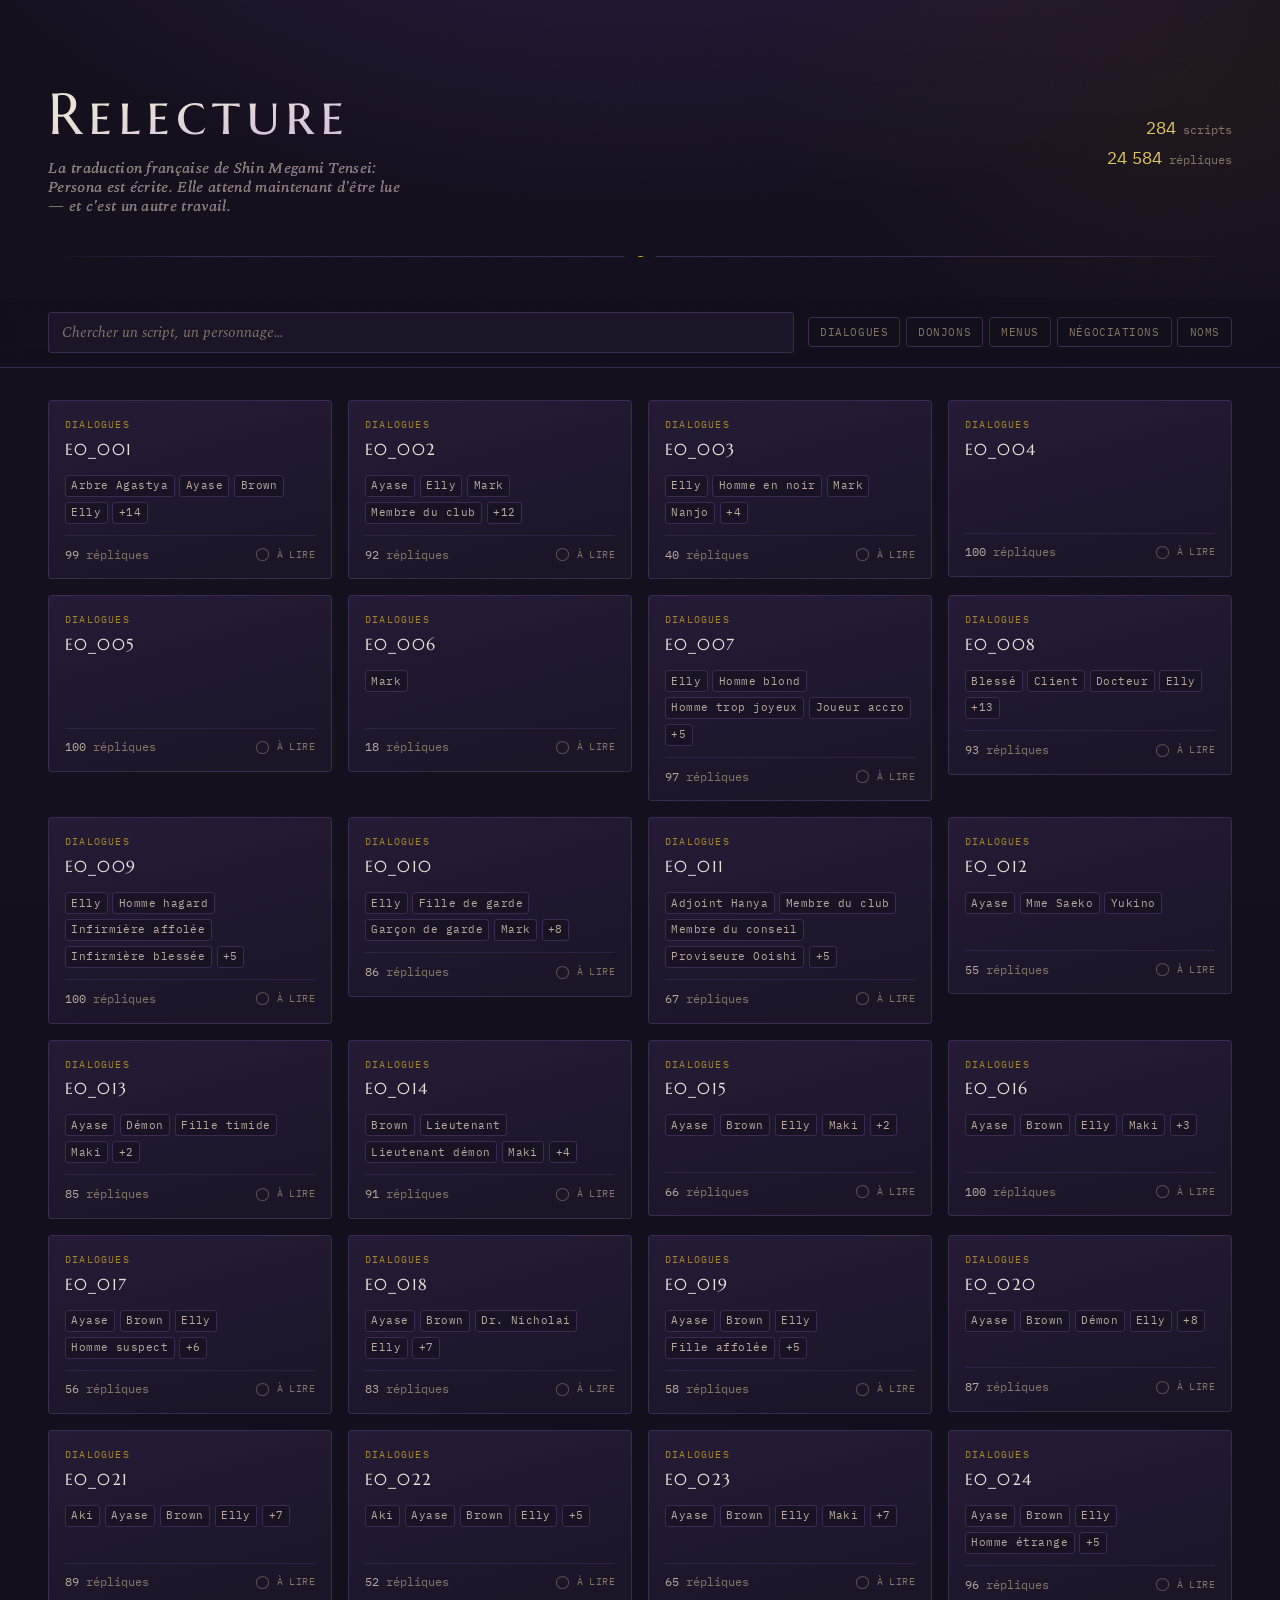
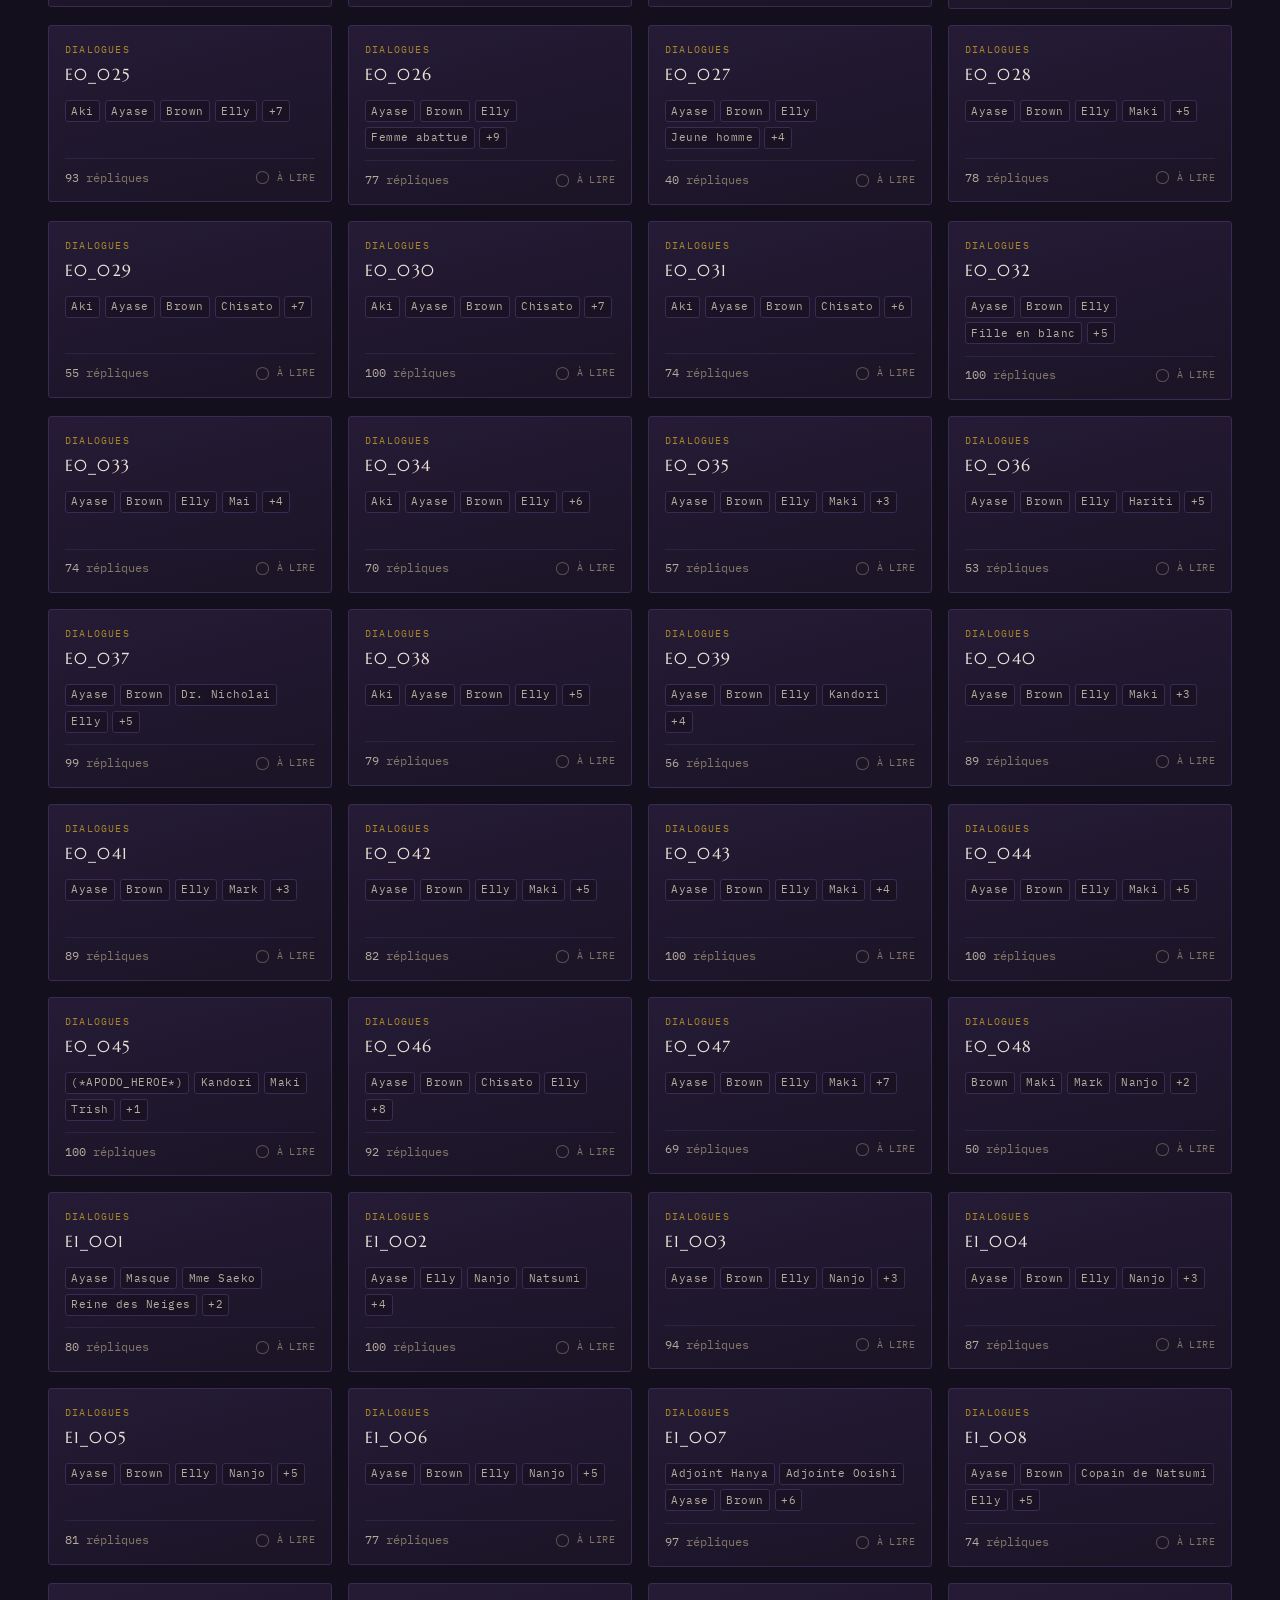
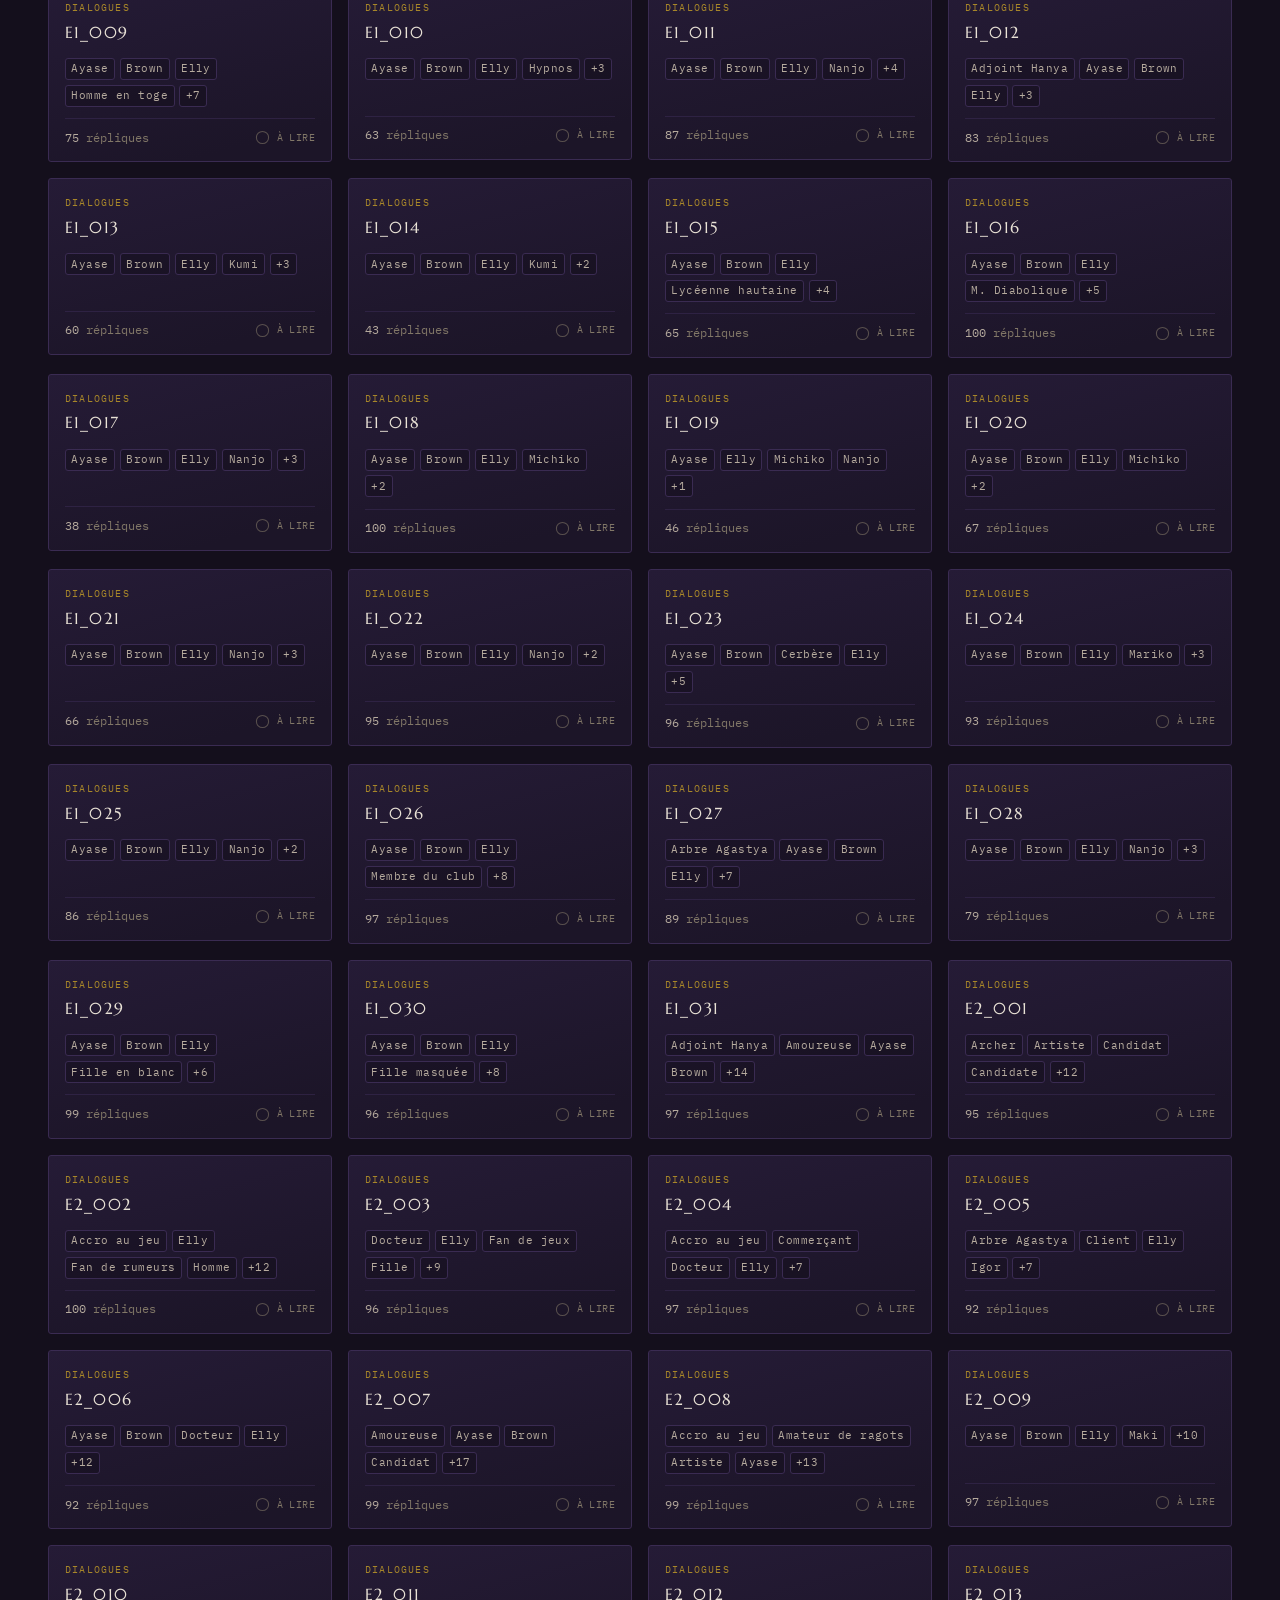
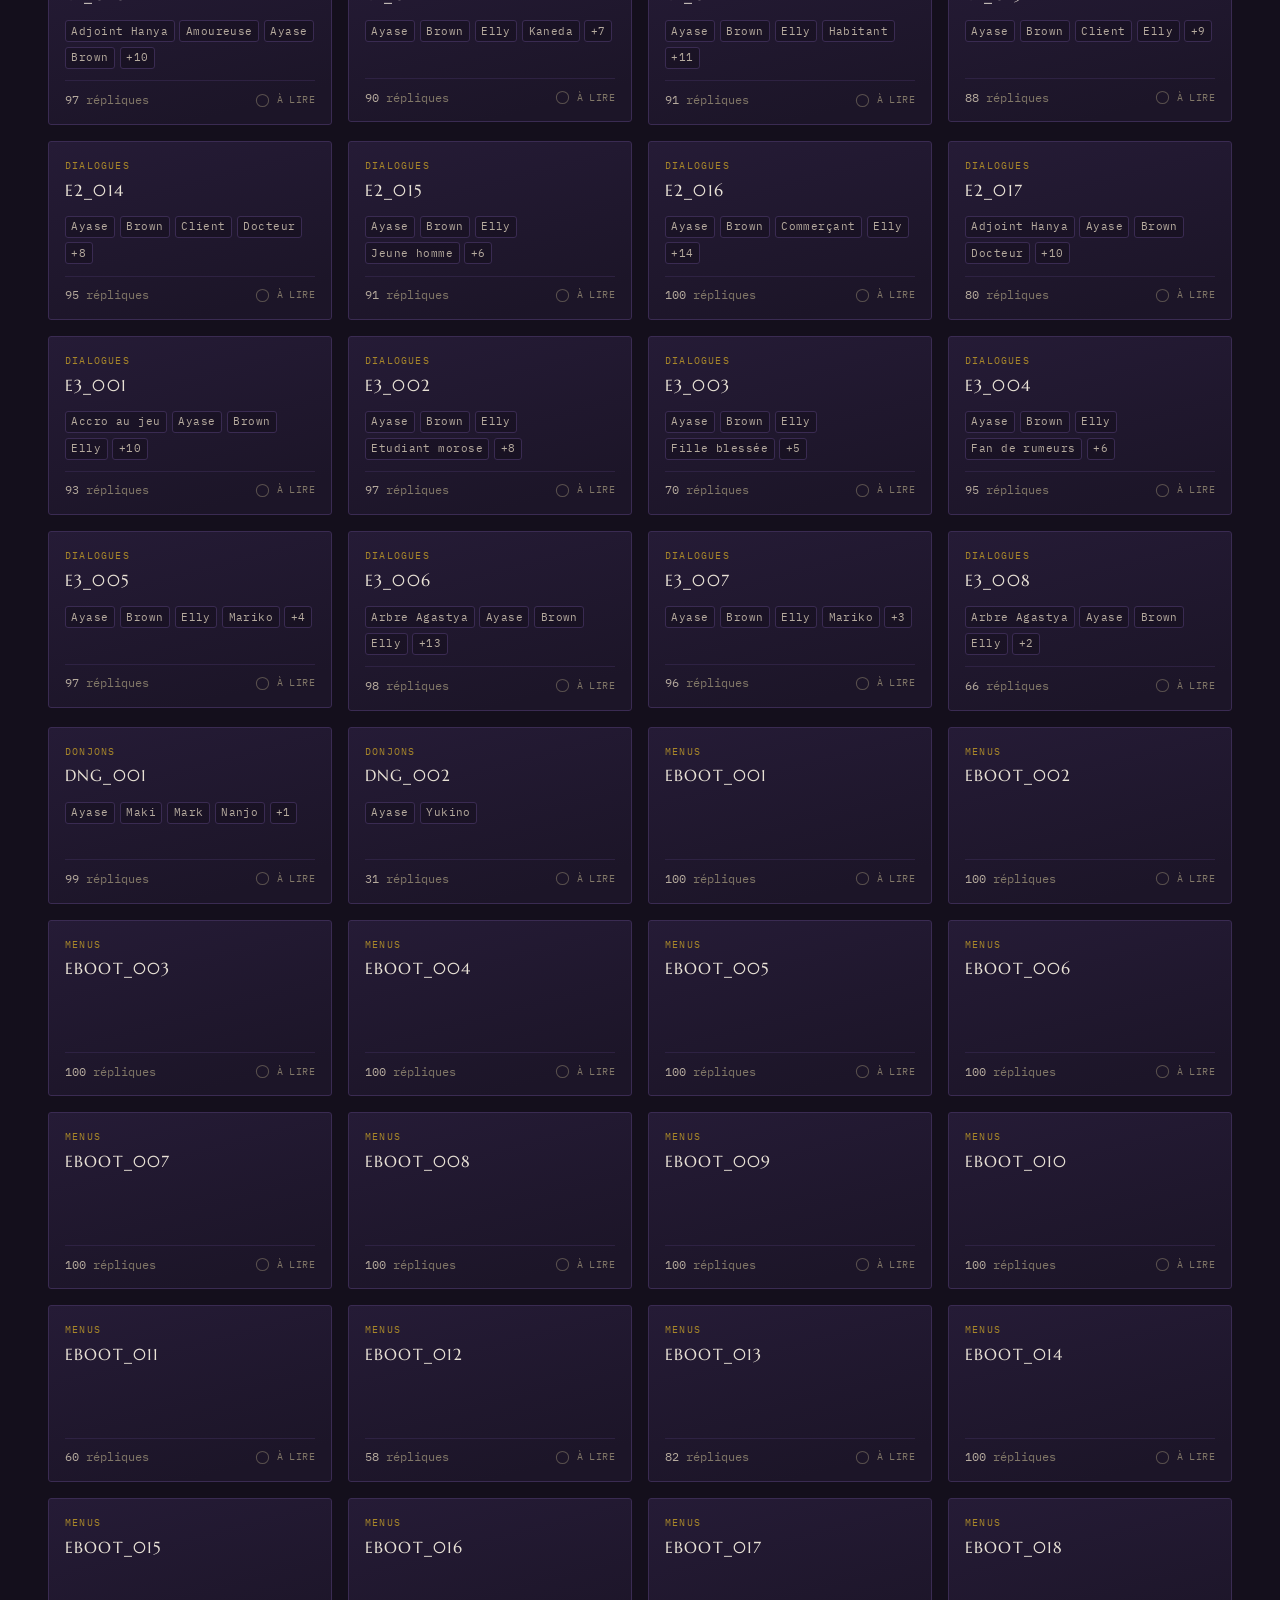
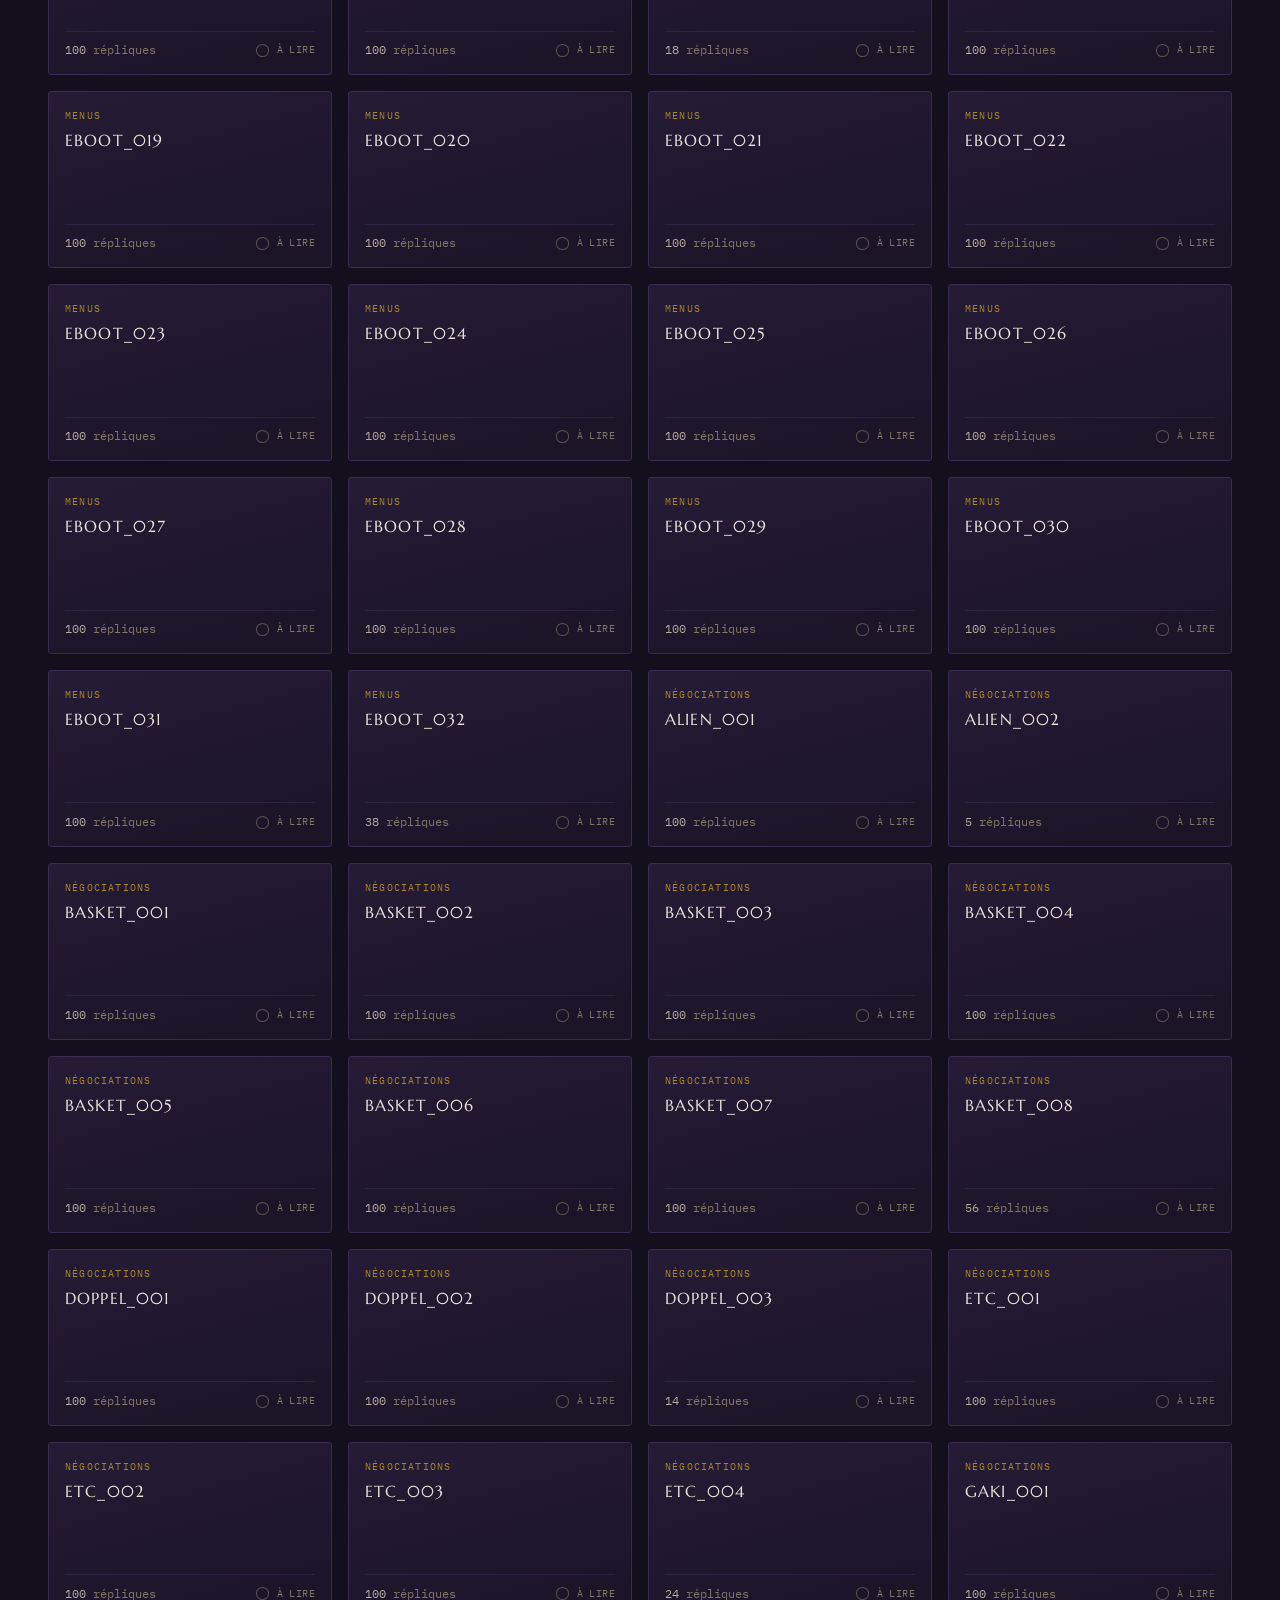
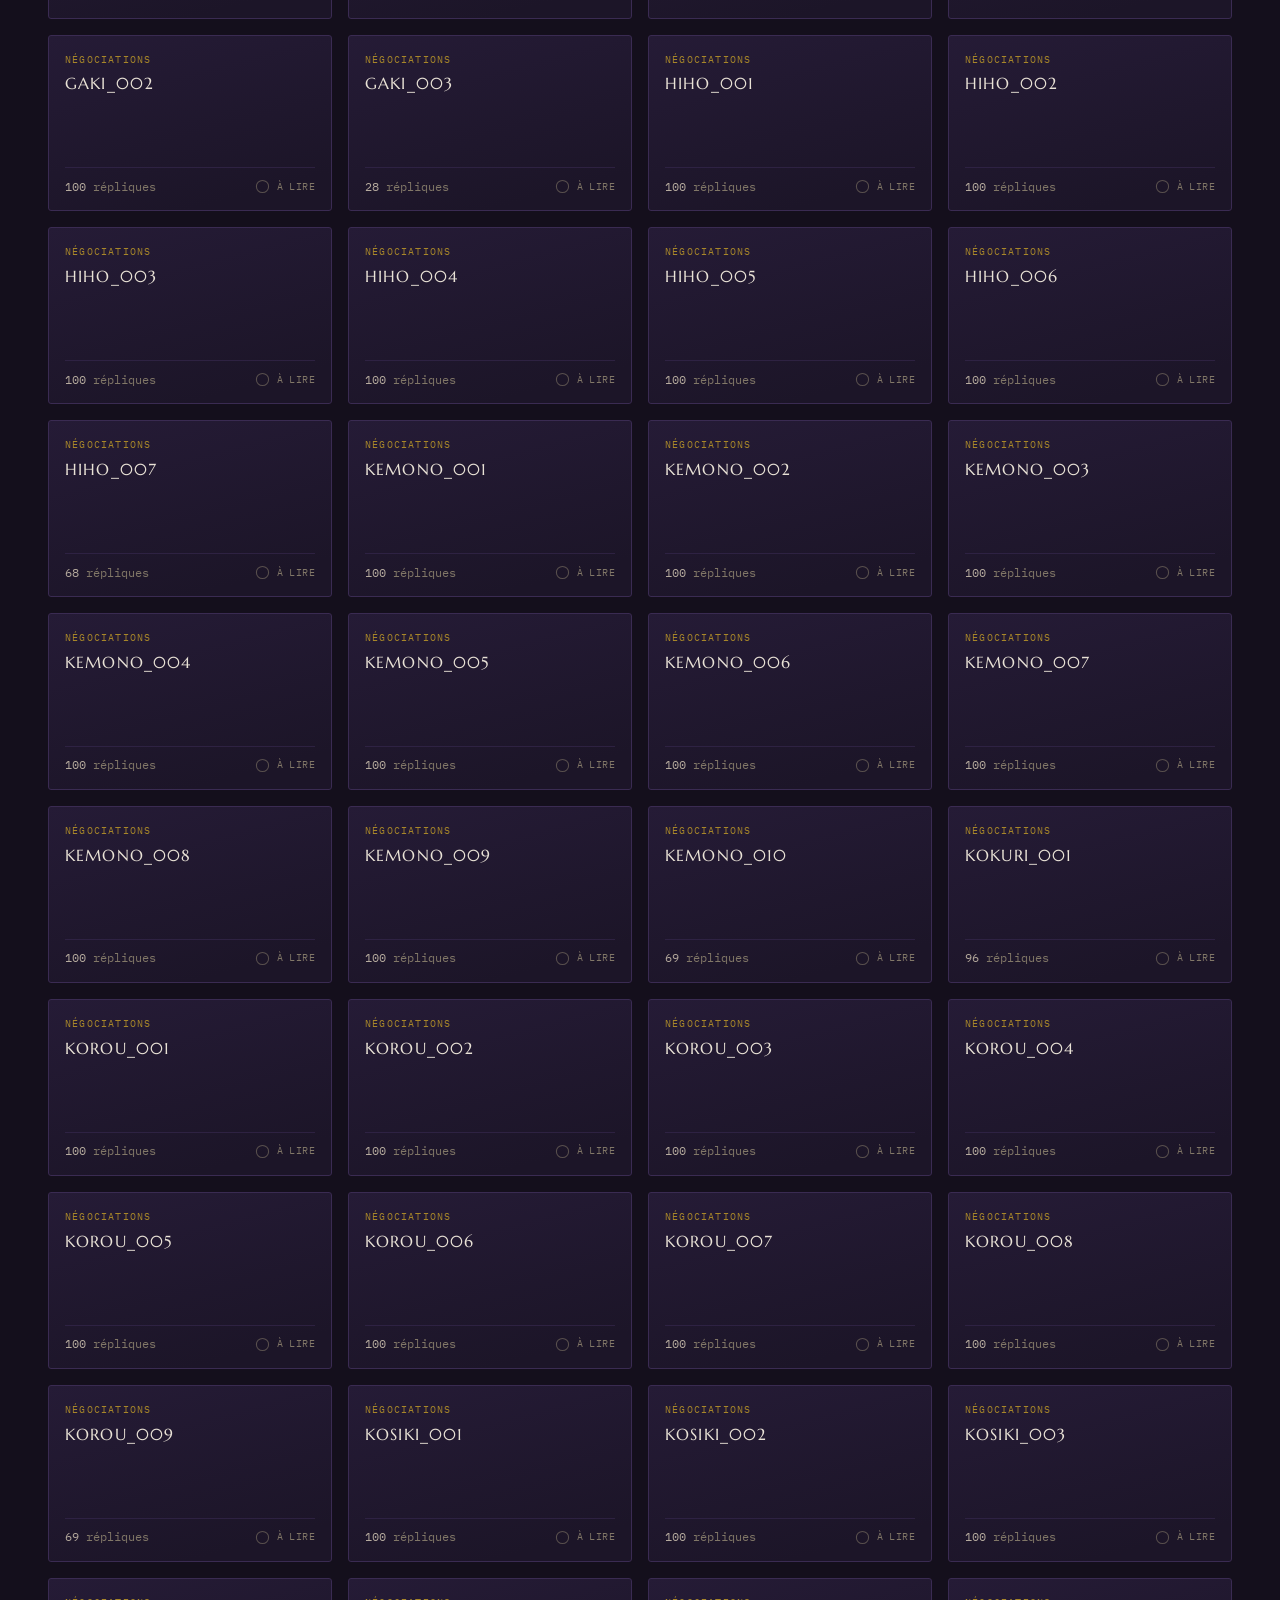
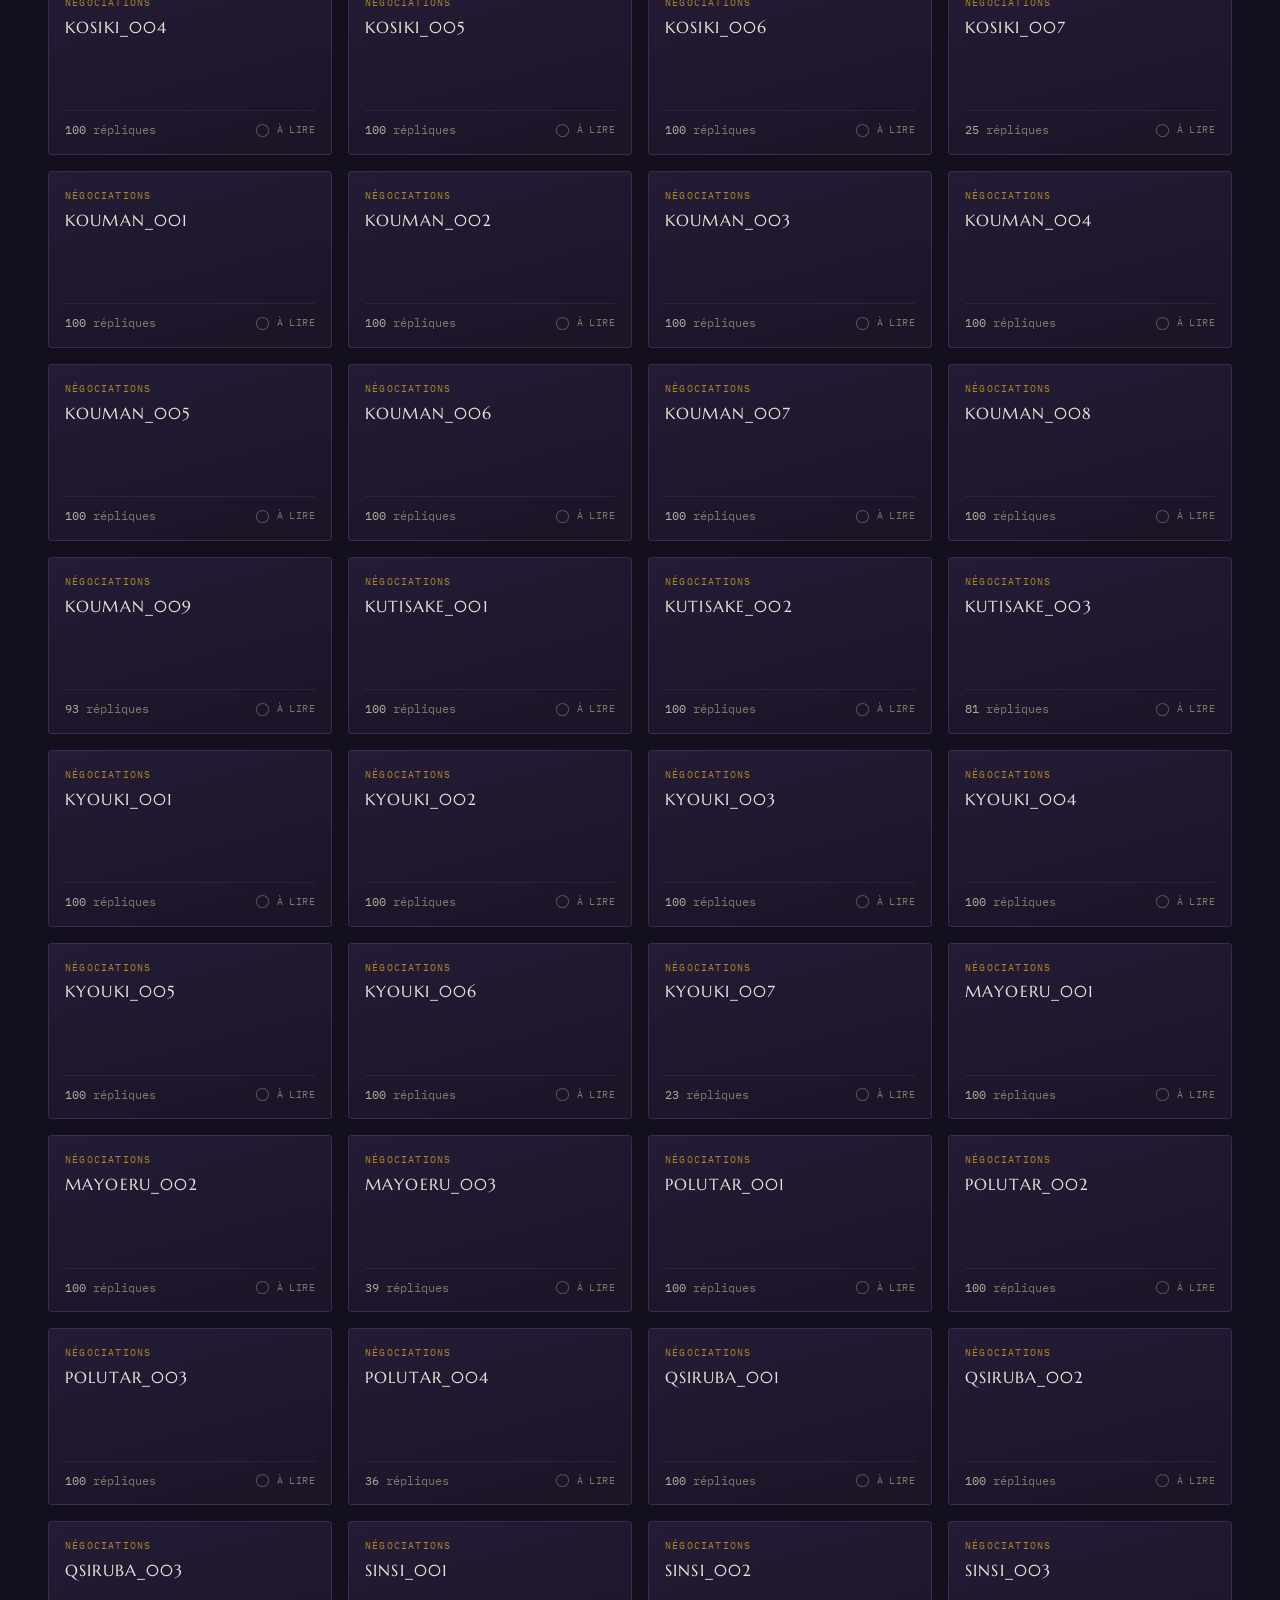
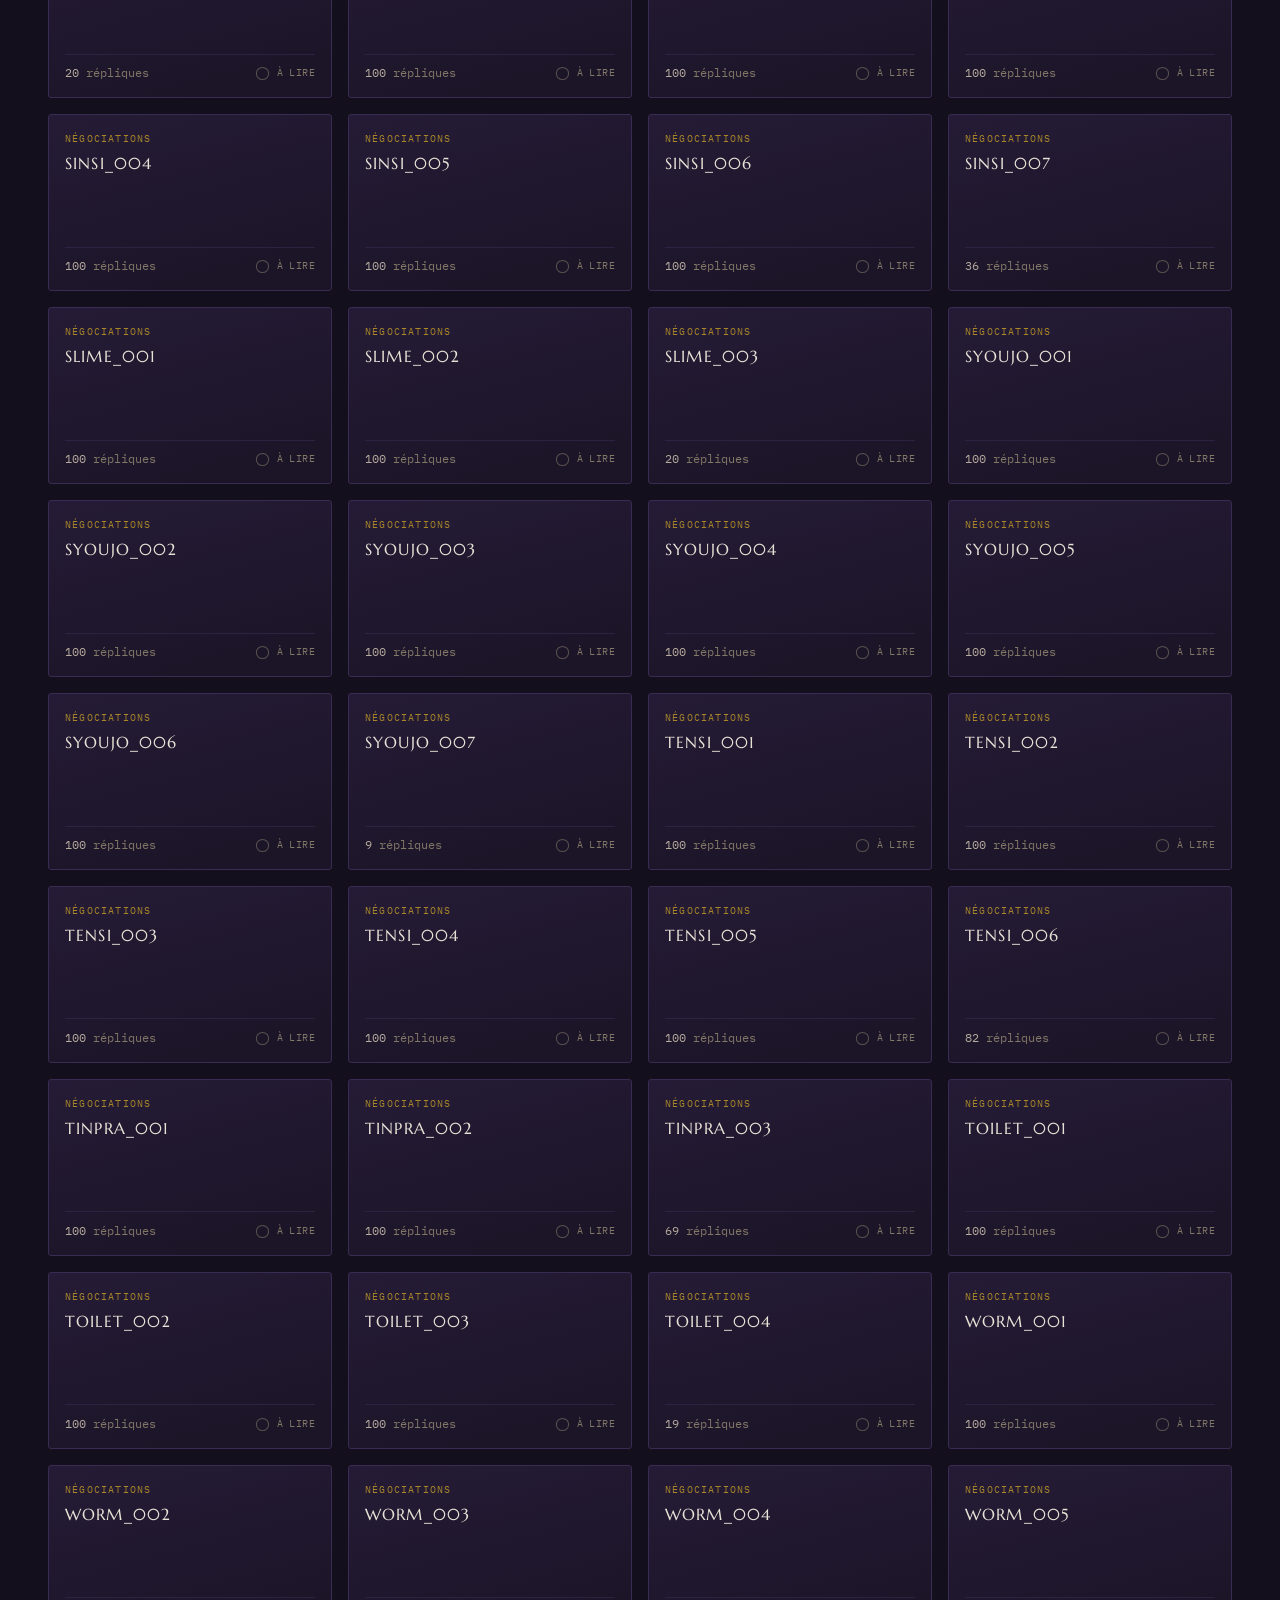
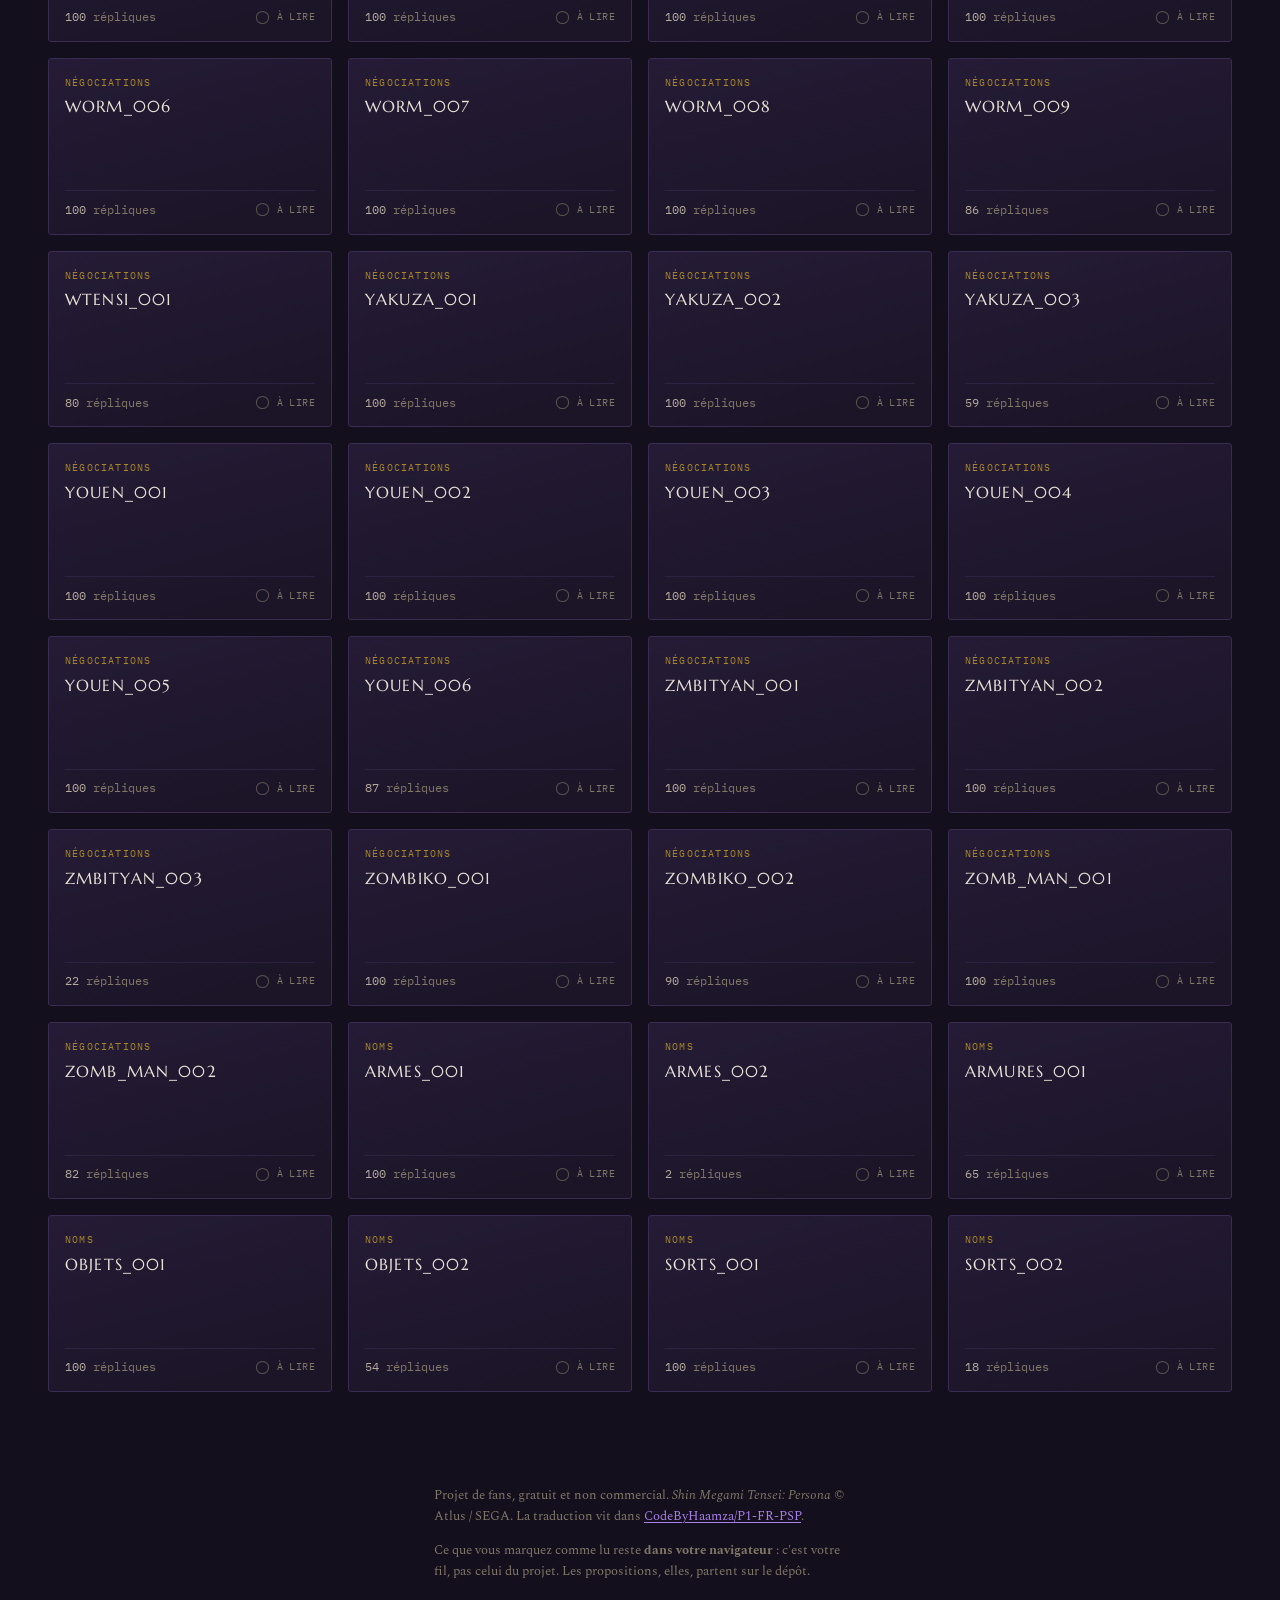
==== index.html @ 1e843d8f "Le sommaire et la lecture, direction « Grimoire violet » Persona 1 n'est pas le bleu froid de Person" ====
<!doctype html>
<html lang="fr">
<head>
<meta charset="utf-8">
<meta name="viewport" content="width=device-width, initial-scale=1">
<title>Relecture — Persona 1 FR</title>
<meta name="description" content="Relire la traduction française de Shin Megami Tensei: Persona (PSP), script par script, et proposer des corrections sans rien installer.">
<link rel="preconnect" href="https://fonts.googleapis.com">
<link rel="preconnect" href="https://fonts.gstatic.com" crossorigin>
<link href="https://fonts.googleapis.com/css2?family=Marcellus+SC&family=Spectral:ital,wght@0,300;0,400;0,600;1,300;1,400&family=IBM+Plex+Mono:wght@400;500&display=swap" rel="stylesheet">
<link rel="stylesheet" href="css/commun.css">
<link rel="stylesheet" href="css/sommaire.css">
</head>
<body>

<header class="entete">
  <div class="entete__rang">
    <div>
      <h1 class="titre">
        Relecture
        <span class="titre__sous">
          La traduction française de <i>Shin Megami Tensei: Persona</i> est écrite.
          Elle attend maintenant d'être lue — et c'est un autre travail.
        </span>
      </h1>
    </div>
    <p class="compteur" id="compteur" aria-live="polite">
      <b>—</b> scripts<br>
      <b>—</b> répliques
    </p>
  </div>
  <hr class="filet">
</header>

<nav class="outils" aria-label="Filtrer les scripts">
  <div class="outils__dedans">
    <input class="cherche" id="cherche" type="search" autocomplete="off"
           placeholder="Chercher un script, un personnage…"
           aria-label="Chercher un script ou un personnage">
    <div class="zones" id="zones" role="group" aria-label="Zones du jeu"></div>
  </div>
</nav>

<main>
  <ul class="grille" id="grille" aria-live="polite"></ul>
</main>

<footer class="pied">
  <p>
    Projet de fans, gratuit et non commercial.
    <i>Shin Megami Tensei: Persona</i> © Atlus / SEGA.
    La traduction vit dans
    <a href="https://github.com/CodeByHaamza/P1-FR-PSP">CodeByHaamza/P1-FR-PSP</a>.
  </p>
  <p>
    Ce que vous marquez comme lu reste <b>dans votre navigateur</b> : c'est votre
    fil, pas celui du projet. Les propositions, elles, partent sur le dépôt.
  </p>
</footer>

<script type="module" src="js/sommaire.js"></script>
</body>
</html>
---- css/commun.css ----
/* ============================================================================
   P1-FR Relecture — socle commun
   ----------------------------------------------------------------------------
   Direction : « Grimoire violet ». Persona 1 n'est pas le bleu froid de P2 :
   c'est l'occulte, les arcanes, le rituel de convocation. D'ou l'aubergine
   profond, le violet, et l'or des cartes.

   Contrainte qui prime sur l'esthetique : on relit des heures. Le fond reste
   sombre mais jamais noir pur, le texte parchemin jamais blanc pur, et le
   corps du dialogue est en Spectral, dessine pour la lecture a l'ecran.
   ========================================================================= */

:root {
  /* --- l'encre et le velours ------------------------------------------- */
  --encre:        #140f1c;   /* fond, aubergine presque noir */
  --encre-haute:  #1c1528;   /* panneaux */
  --velours:      #251b36;   /* cartes */
  --velours-haut: #302344;   /* cartes au survol */
  --trait:        #3a2b52;   /* filets */

  /* --- le violet, par paliers ------------------------------------------- */
  --violet-sourd: #5b3d8c;
  --violet:       #8257c4;
  --violet-vif:   #a87ee8;
  --violet-brume: rgba(130, 87, 196, 0.16);

  /* --- l'or des arcanes -------------------------------------------------- */
  --or:           #c9a227;
  --or-pale:      #e4c866;
  --or-brume:     rgba(201, 162, 39, 0.14);

  /* --- le texte ---------------------------------------------------------- */
  --parchemin:    #e9e2d6;
  --parchemin-mi: #b6ab9e;
  --parchemin-bas:#817767;

  /* --- les verdicts ------------------------------------------------------ */
  --tient:        #5fa97f;   /* la ligne tient dans la boite */
  --serre:        #d4a04a;   /* elle frole la limite */
  --deborde:      #c0566a;   /* elle deborde */

  /* --- mesures ----------------------------------------------------------- */
  --rayon:        3px;
  --filet:        1px solid var(--trait);
  --gouttiere:    clamp(1rem, 2.5vw, 2rem);
  --lisible:      68ch;

  --titre: "Marcellus SC", "Palatino Linotype", Georgia, serif;
  --corps: "Spectral", Georgia, "Times New Roman", serif;
  --machine: "IBM Plex Mono", "Consolas", monospace;
}

/* Un theme clair n'aurait pas de sens ici : le jeu se joue dans le noir, et le
   grimoire ne s'eclaire pas. On force donc le schema sombre plutot que de
   fabriquer une seconde identite tiede. */
:root { color-scheme: dark; }

*, *::before, *::after { box-sizing: border-box; }

html { -webkit-text-size-adjust: 100%; }

body {
  margin: 0;
  background: var(--encre);
  color: var(--parchemin);
  font-family: var(--corps);
  font-size: clamp(0.95rem, 0.9rem + 0.2vw, 1.05rem);
  line-height: 1.6;
  text-rendering: optimizeLegibility;
  min-height: 100vh;
}

/* Le grain et la lueur : un fond uni ferait papier peint. Deux couches, pas
   plus — l'une donne la profondeur, l'autre la matiere. */
body::before {
  content: "";
  position: fixed;
  inset: 0;
  pointer-events: none;
  z-index: 0;
  background:
    radial-gradient(70rem 40rem at 50% -14rem, rgba(130, 87, 196, 0.22), transparent 70%),
    radial-gradient(40rem 30rem at 92% 8%, rgba(201, 162, 39, 0.06), transparent 65%);
}

body::after {
  content: "";
  position: fixed;
  inset: 0;
  pointer-events: none;
  z-index: 0;
  opacity: 0.4;
  mix-blend-mode: overlay;
  background-image: url("data:image/svg+xml,%3Csvg xmlns='http://www.w3.org/2000/svg' width='160' height='160'%3E%3Cfilter id='n'%3E%3CfeTurbulence type='fractalNoise' baseFrequency='0.85' numOctaves='3'/%3E%3C/filter%3E%3Crect width='160' height='160' filter='url(%23n)' opacity='0.5'/%3E%3C/svg%3E");
}

main, header, footer { position: relative; z-index: 1; }

a { color: var(--violet-vif); text-decoration-thickness: 1px; text-underline-offset: 2px; }
a:hover { color: var(--or-pale); }

h1, h2, h3 {
  font-family: var(--titre);
  font-weight: 400;
  letter-spacing: 0.06em;
  line-height: 1.2;
  margin: 0;
}

/* --- le filet orne, qui revient comme separateur -------------------------- */
.filet {
  border: 0;
  height: 1px;
  background: linear-gradient(90deg, transparent, var(--trait) 12%, var(--trait) 88%, transparent);
  position: relative;
  margin: 2.5rem 0;
}
.filet::after {
  content: "✦";
  position: absolute;
  left: 50%;
  top: 50%;
  transform: translate(-50%, -50%);
  background: var(--encre);
  color: var(--or);
  padding: 0 0.7rem;
  font-size: 0.7rem;
}

/* --- la lune, indicateur d'etat ------------------------------------------ */
/* P1 compte ses jours en phases de lune : c'est le seul cadran qui ait du sens
   ici. Pleine = relu, nouvelle = jamais ouvert. */
.lune { display: inline-block; vertical-align: middle; }
.lune circle { transition: fill 0.3s ease; }

/* --- utilitaires sobres --------------------------------------------------- */
.sr { position: absolute; width: 1px; height: 1px; overflow: hidden; clip-path: inset(50%); }

.puce {
  display: inline-block;
  font-family: var(--machine);
  font-size: 0.68rem;
  letter-spacing: 0.04em;
  padding: 0.12em 0.5em;
  border: 1px solid var(--trait);
  border-radius: var(--rayon);
  color: var(--parchemin-mi);
  background: rgba(0, 0, 0, 0.2);
  white-space: nowrap;
}

:focus-visible {
  outline: 2px solid var(--or-pale);
  outline-offset: 2px;
}

@media (prefers-reduced-motion: reduce) {
  *, *::before, *::after {
    animation-duration: 0.01ms !important;
    animation-iteration-count: 1 !important;
    transition-duration: 0.01ms !important;
  }
}
---- css/sommaire.css ----
/* ============================================================================
   Le sommaire : 284 scripts, qu'il faut pouvoir balayer d'un oeil.
   Chaque script est une carte d'arcane ; son etat de relecture est sa lune.
   ========================================================================= */

.entete {
  padding: clamp(2.5rem, 7vw, 5rem) var(--gouttiere) 0;
  max-width: 78rem;
  margin: 0 auto;
}

.entete__rang {
  display: flex;
  align-items: baseline;
  justify-content: space-between;
  gap: 1.5rem;
  flex-wrap: wrap;
}

.titre {
  font-size: clamp(1.9rem, 1.1rem + 3.4vw, 3.6rem);
  letter-spacing: 0.1em;
  background: linear-gradient(170deg, var(--parchemin) 20%, var(--violet-vif) 115%);
  -webkit-background-clip: text;
  background-clip: text;
  color: transparent;
}

.titre__sous {
  display: block;
  font-family: var(--corps);
  font-style: italic;
  font-size: clamp(0.85rem, 0.8rem + 0.3vw, 1rem);
  letter-spacing: 0.02em;
  color: var(--parchemin-bas);
  margin-top: 0.6rem;
  max-width: 46ch;
  -webkit-text-fill-color: var(--parchemin-bas);
}

.compteur {
  font-family: var(--machine);
  font-size: 0.75rem;
  color: var(--parchemin-bas);
  text-align: right;
  line-height: 1.8;
}
.compteur b { color: var(--or-pale); font-weight: 400; font-size: 1.05rem; }

/* --- la barre d'outils ---------------------------------------------------- */
.outils {
  position: sticky;
  top: 0;
  z-index: 5;
  background: color-mix(in srgb, var(--encre) 88%, transparent);
  backdrop-filter: blur(10px);
  border-bottom: var(--filet);
  margin-top: 2.5rem;
}

.outils__dedans {
  max-width: 78rem;
  margin: 0 auto;
  padding: 0.9rem var(--gouttiere);
  display: flex;
  gap: 0.9rem;
  align-items: center;
  flex-wrap: wrap;
}

.cherche {
  flex: 1 1 15rem;
  background: var(--encre-haute);
  border: var(--filet);
  border-radius: var(--rayon);
  color: var(--parchemin);
  font-family: var(--corps);
  font-size: 0.92rem;
  padding: 0.5rem 0.8rem;
}
.cherche::placeholder { color: var(--parchemin-bas); font-style: italic; }
.cherche:focus { border-color: var(--violet); outline: none; box-shadow: 0 0 0 3px var(--violet-brume); }

.zones { display: flex; gap: 0.35rem; flex-wrap: wrap; }

.zone {
  font-family: var(--machine);
  font-size: 0.7rem;
  letter-spacing: 0.05em;
  text-transform: uppercase;
  padding: 0.42rem 0.7rem;
  background: transparent;
  color: var(--parchemin-bas);
  border: var(--filet);
  border-radius: var(--rayon);
  cursor: pointer;
  transition: color 0.2s, border-color 0.2s, background 0.2s;
}
.zone:hover { color: var(--parchemin); border-color: var(--violet-sourd); }
.zone[aria-pressed="true"] {
  color: var(--encre);
  background: var(--or);
  border-color: var(--or);
  font-weight: 600;
}

/* --- la grille des arcanes ------------------------------------------------ */
.grille {
  max-width: 78rem;
  margin: 0 auto;
  padding: 2rem var(--gouttiere) 5rem;
  display: grid;
  grid-template-columns: repeat(auto-fill, minmax(15.5rem, 1fr));
  gap: 1rem;
  list-style: none;
}

.carte {
  position: relative;
  display: flex;
  flex-direction: column;
  gap: 0.7rem;
  padding: 1rem 1rem 0.9rem;
  background: linear-gradient(165deg, var(--velours), var(--encre-haute) 85%);
  border: 1px solid var(--trait);
  border-radius: var(--rayon);
  color: inherit;
  text-decoration: none;
  overflow: hidden;
  transition: transform 0.22s cubic-bezier(.2,.7,.3,1), border-color 0.22s, box-shadow 0.22s;
  /* Les cartes entrent en cascade : un seul moment orchestre vaut mieux que
     vingt micro-animations. */
  animation: monte 0.5s cubic-bezier(.2,.7,.3,1) backwards;
}

@keyframes monte {
  from { opacity: 0; transform: translateY(0.8rem); }
}

/* Le liseré d'or au survol, et la carte qui se souleve a peine. */
.carte::before {
  content: "";
  position: absolute;
  inset: 0;
  border-radius: inherit;
  padding: 1px;
  background: linear-gradient(160deg, var(--or), transparent 45%);
  -webkit-mask: linear-gradient(#000 0 0) content-box, linear-gradient(#000 0 0);
  -webkit-mask-composite: xor;
  mask-composite: exclude;
  opacity: 0;
  transition: opacity 0.22s;
  pointer-events: none;
}
.carte:hover, .carte:focus-visible {
  transform: translateY(-3px);
  border-color: var(--violet-sourd);
  box-shadow: 0 10px 28px -14px rgba(0, 0, 0, 0.9), 0 0 0 1px var(--violet-brume);
}
.carte:hover::before, .carte:focus-visible::before { opacity: 1; }

.carte__haut {
  display: flex;
  align-items: flex-start;
  justify-content: space-between;
  gap: 0.6rem;
}

.carte__nom {
  font-family: var(--titre);
  font-size: 1.02rem;
  letter-spacing: 0.07em;
  color: var(--parchemin);
}

.carte__zone {
  font-family: var(--machine);
  font-size: 0.62rem;
  letter-spacing: 0.12em;
  text-transform: uppercase;
  color: var(--or);
  opacity: 0.8;
  display: block;
  margin-bottom: 0.25rem;
}

.carte__voix {
  display: flex;
  flex-wrap: wrap;
  gap: 0.3rem;
  min-height: 2.9rem;
  align-content: flex-start;
}

.carte__bas {
  display: flex;
  align-items: center;
  justify-content: space-between;
  gap: 0.6rem;
  border-top: 1px solid color-mix(in srgb, var(--trait) 60%, transparent);
  padding-top: 0.6rem;
  margin-top: auto;
}

.carte__compte {
  font-family: var(--machine);
  font-size: 0.72rem;
  color: var(--parchemin-bas);
}
.carte__compte b { color: var(--parchemin-mi); font-weight: 400; }

.carte__etat {
  display: flex;
  align-items: center;
  gap: 0.4rem;
  font-family: var(--machine);
  font-size: 0.64rem;
  letter-spacing: 0.04em;
  text-transform: uppercase;
  color: var(--parchemin-bas);
}
.carte[data-etat="lu"] .carte__etat { color: var(--tient); }
.carte[data-etat="encours"] .carte__etat { color: var(--serre); }

/* Un script deja relu s'efface un peu : l'oeil doit aller vers ce qui reste. */
.carte[data-etat="lu"] { opacity: 0.62; }
.carte[data-etat="lu"]:hover { opacity: 1; }

.vide {
  grid-column: 1 / -1;
  text-align: center;
  color: var(--parchemin-bas);
  font-style: italic;
  padding: 4rem 0;
}

.pied {
  max-width: 78rem;
  margin: 0 auto;
  padding: 0 var(--gouttiere) 4rem;
  color: var(--parchemin-bas);
  font-size: 0.82rem;
  max-width: var(--lisible);
}

@media (max-width: 480px) {
  .grille { grid-template-columns: 1fr; }
  .compteur { text-align: left; }
}
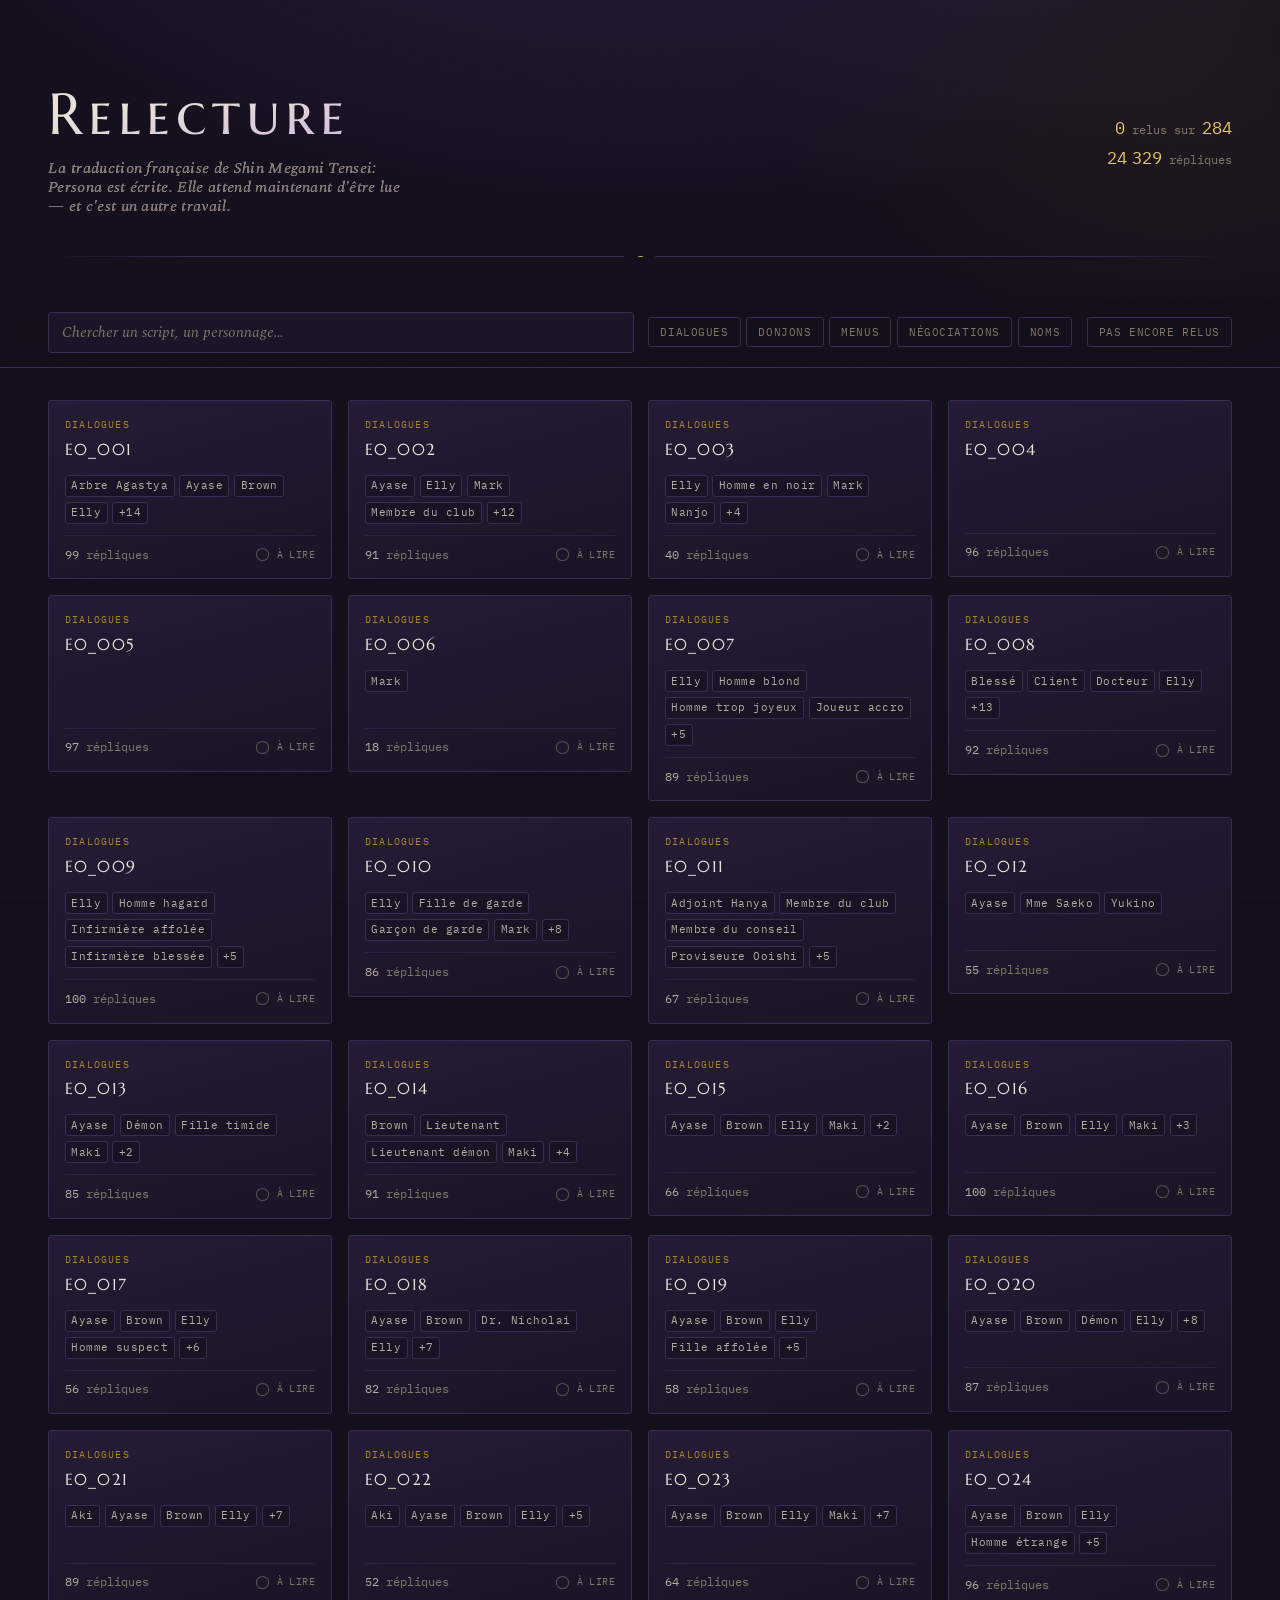
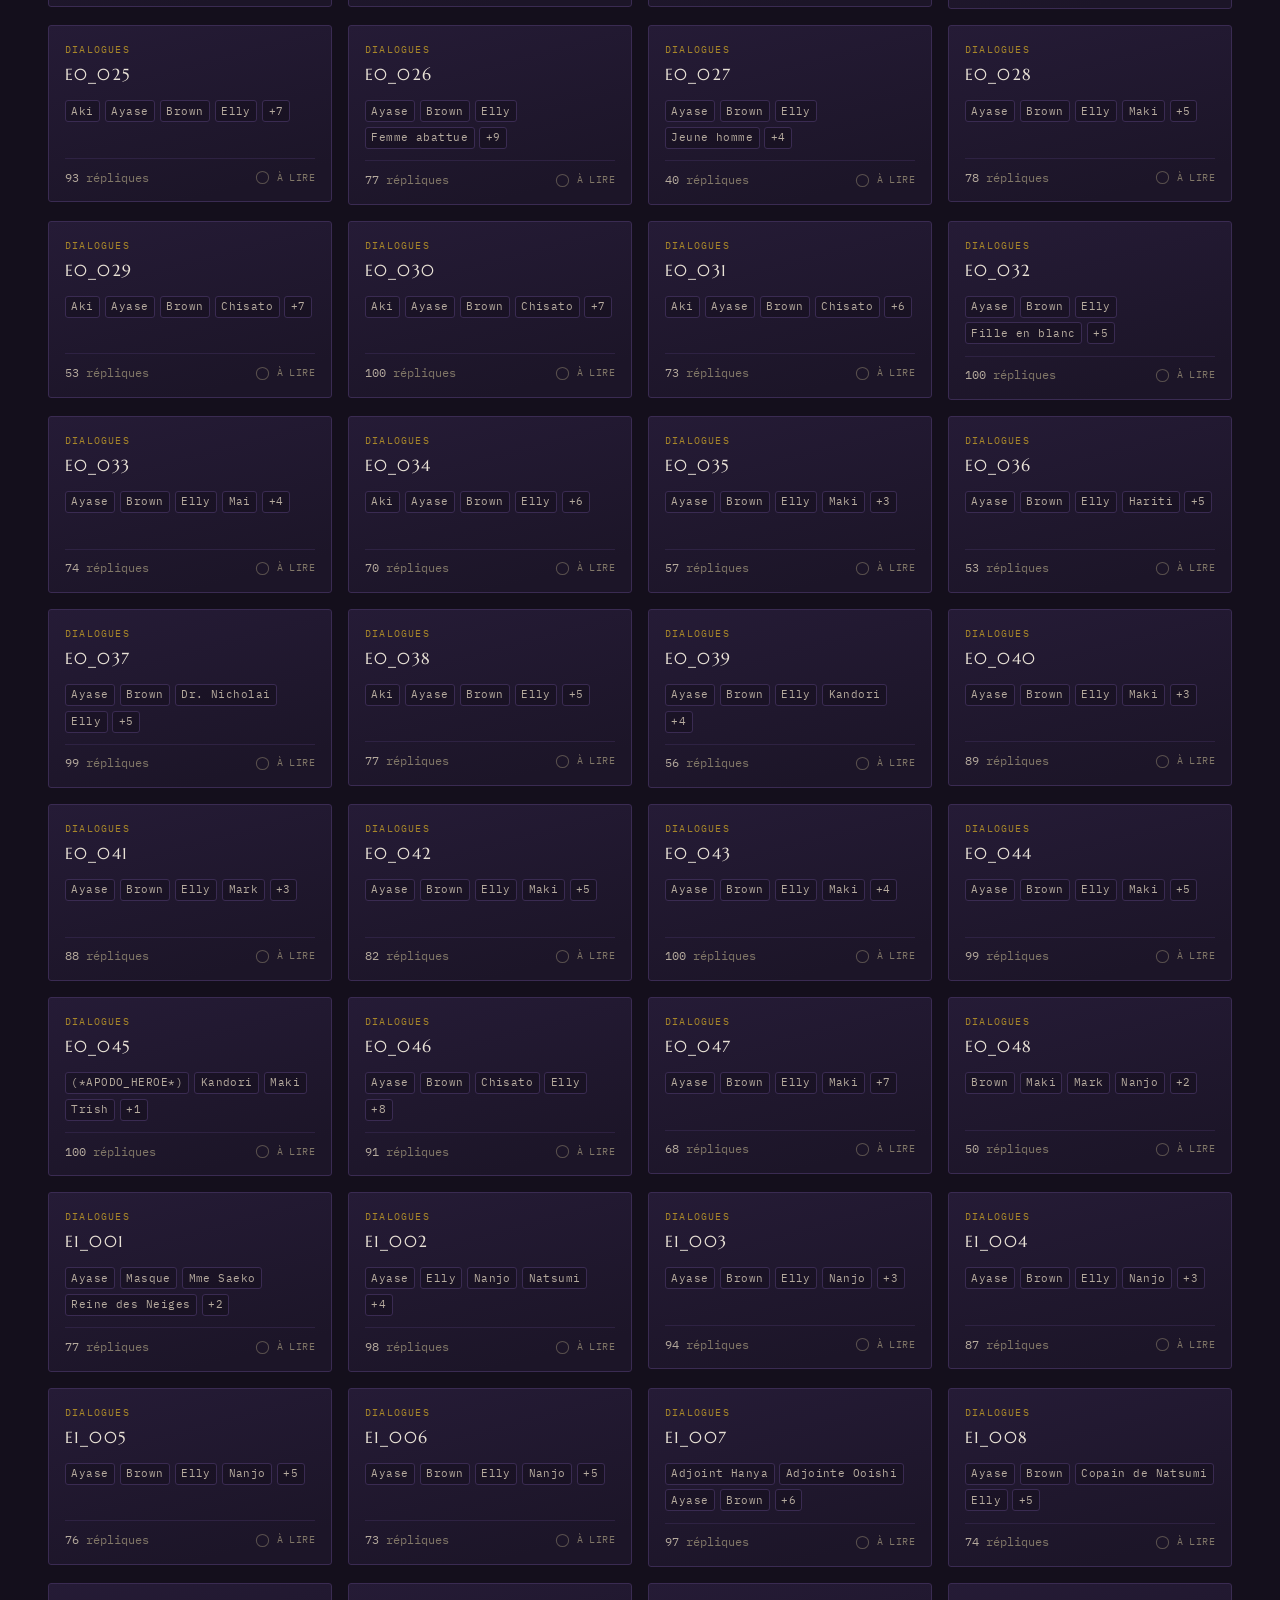
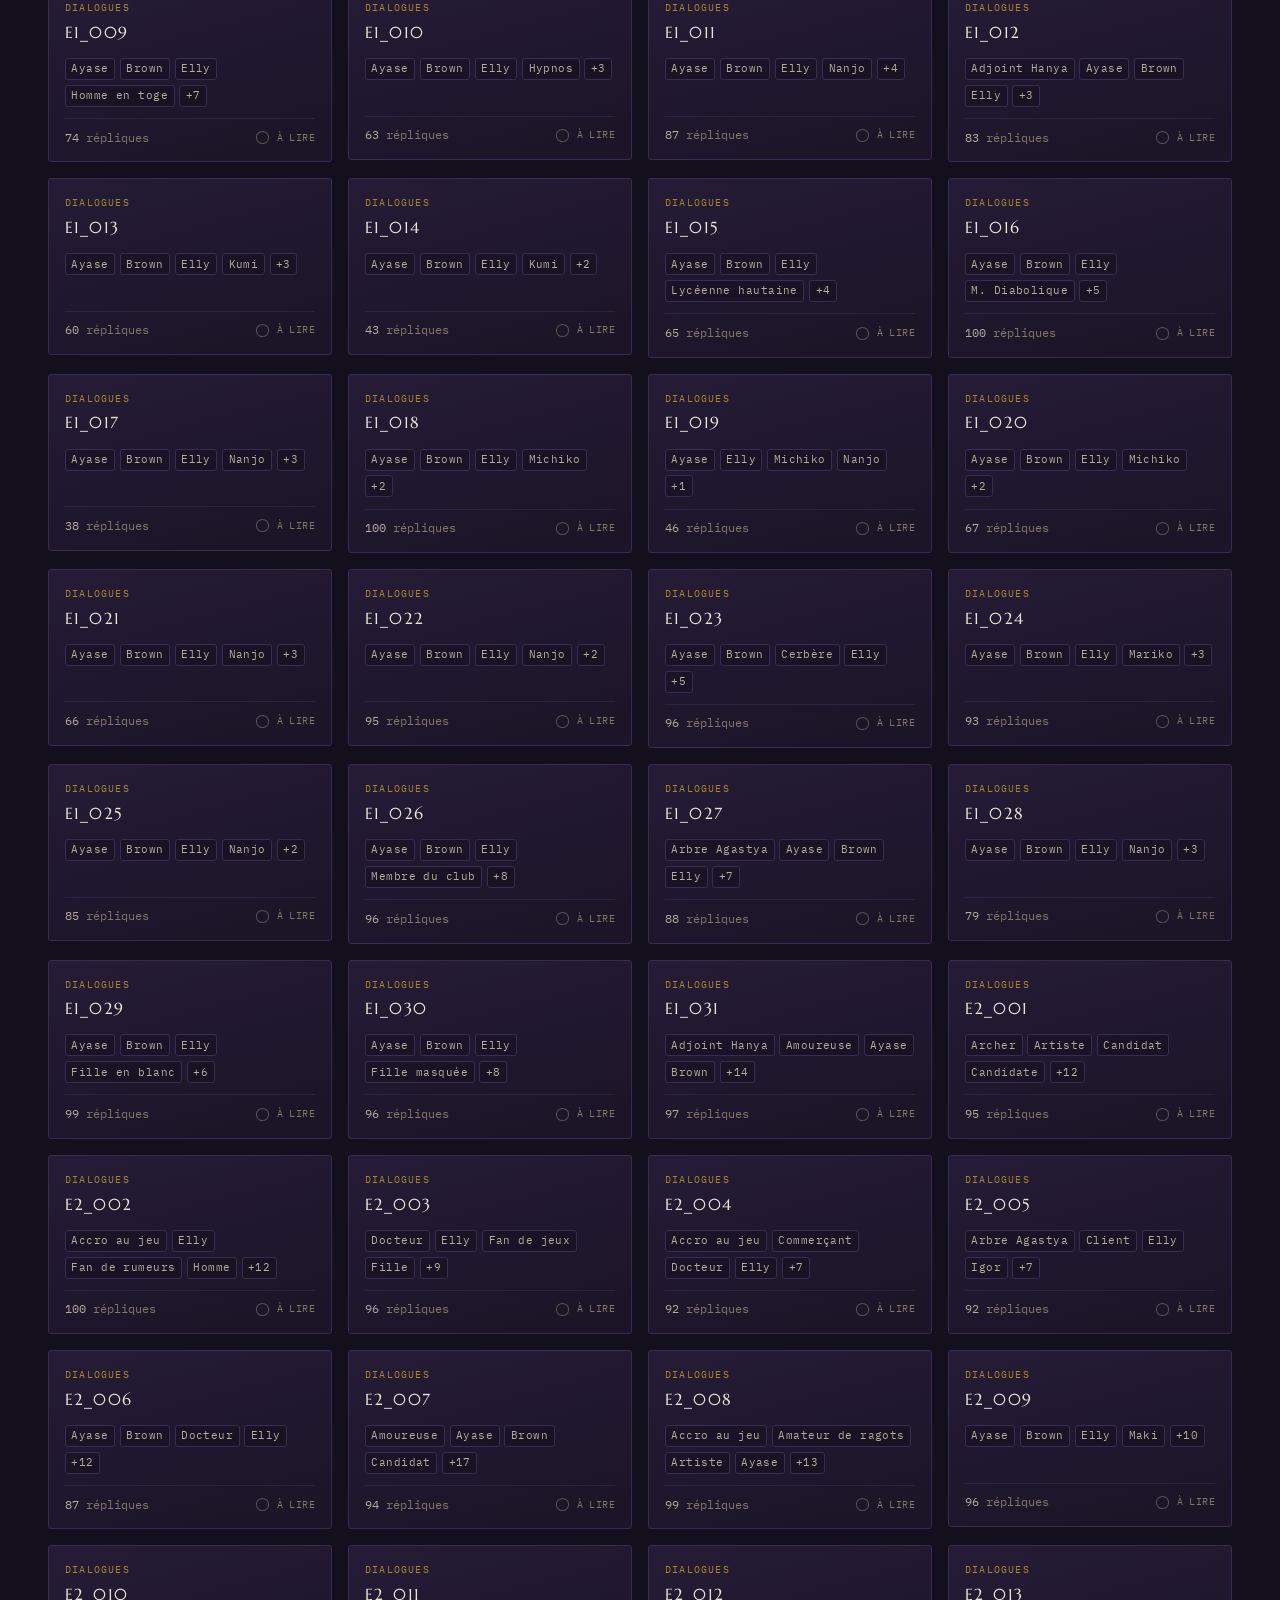
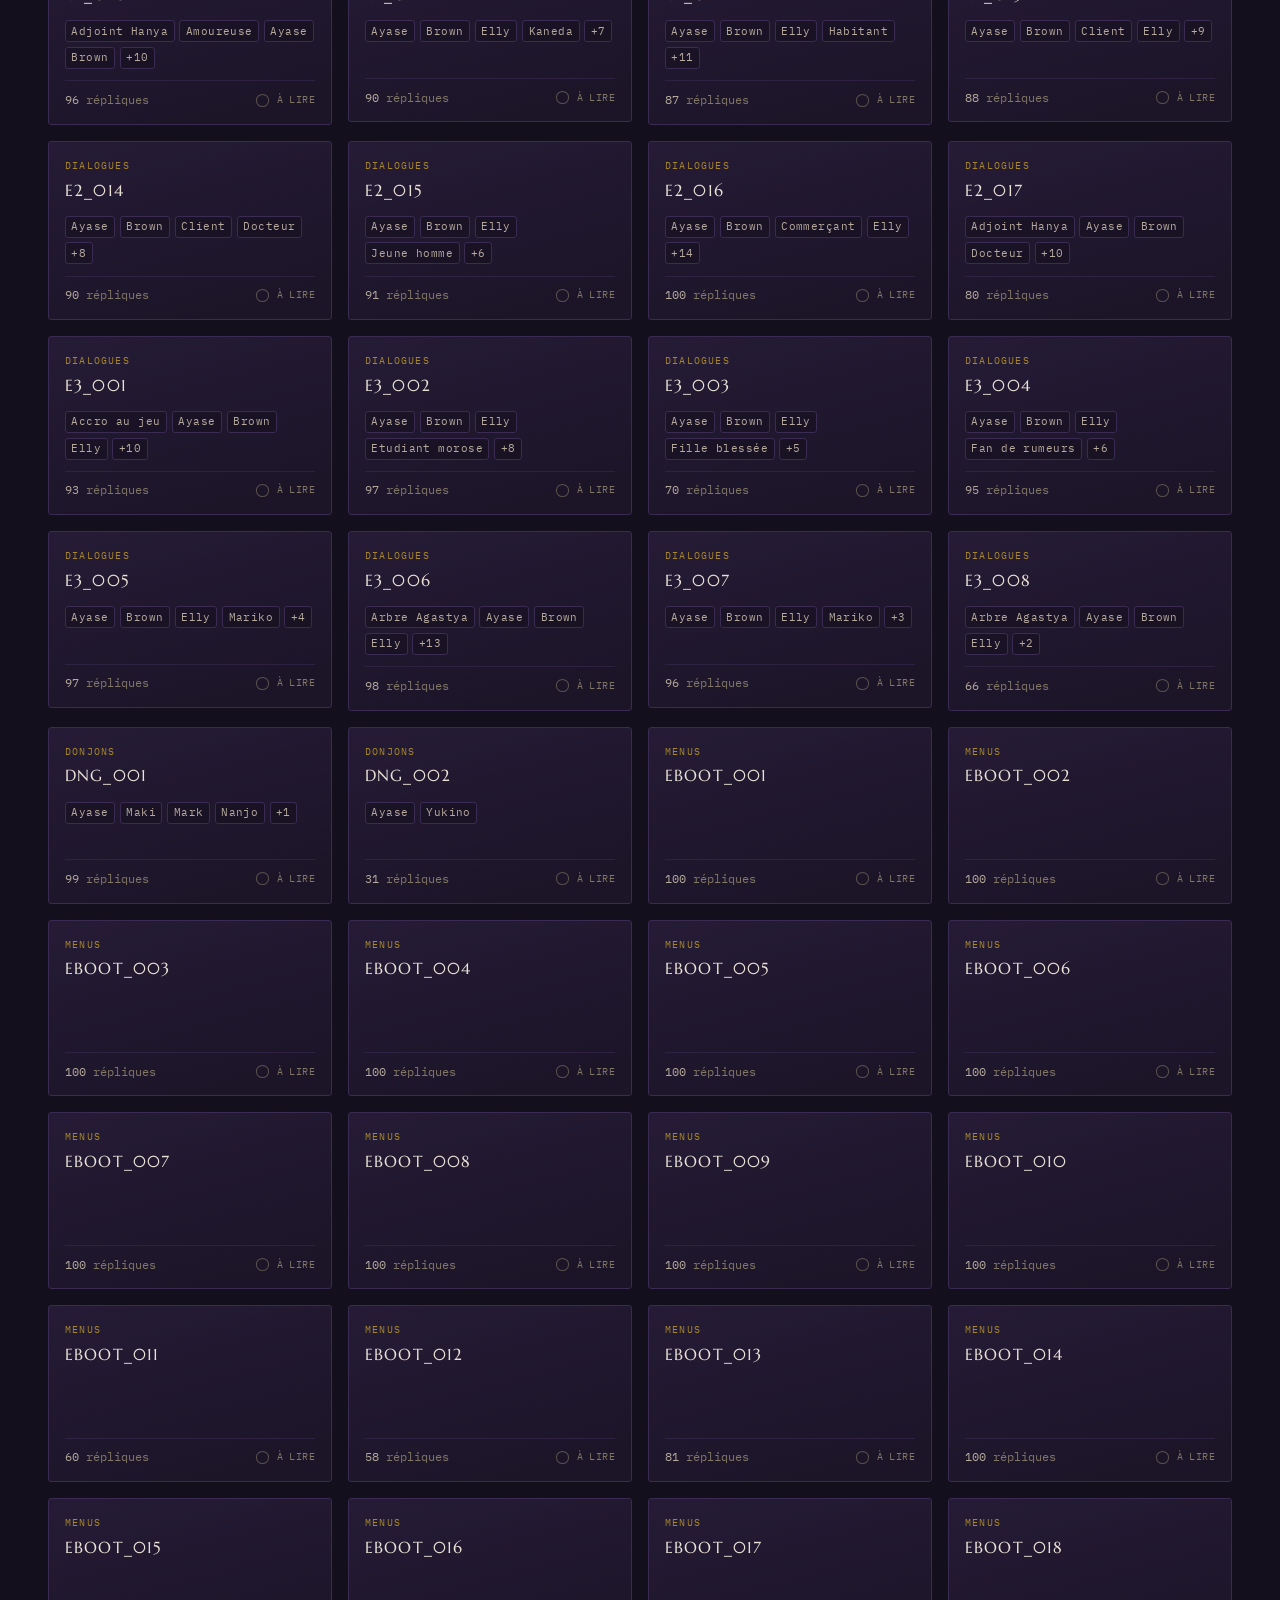
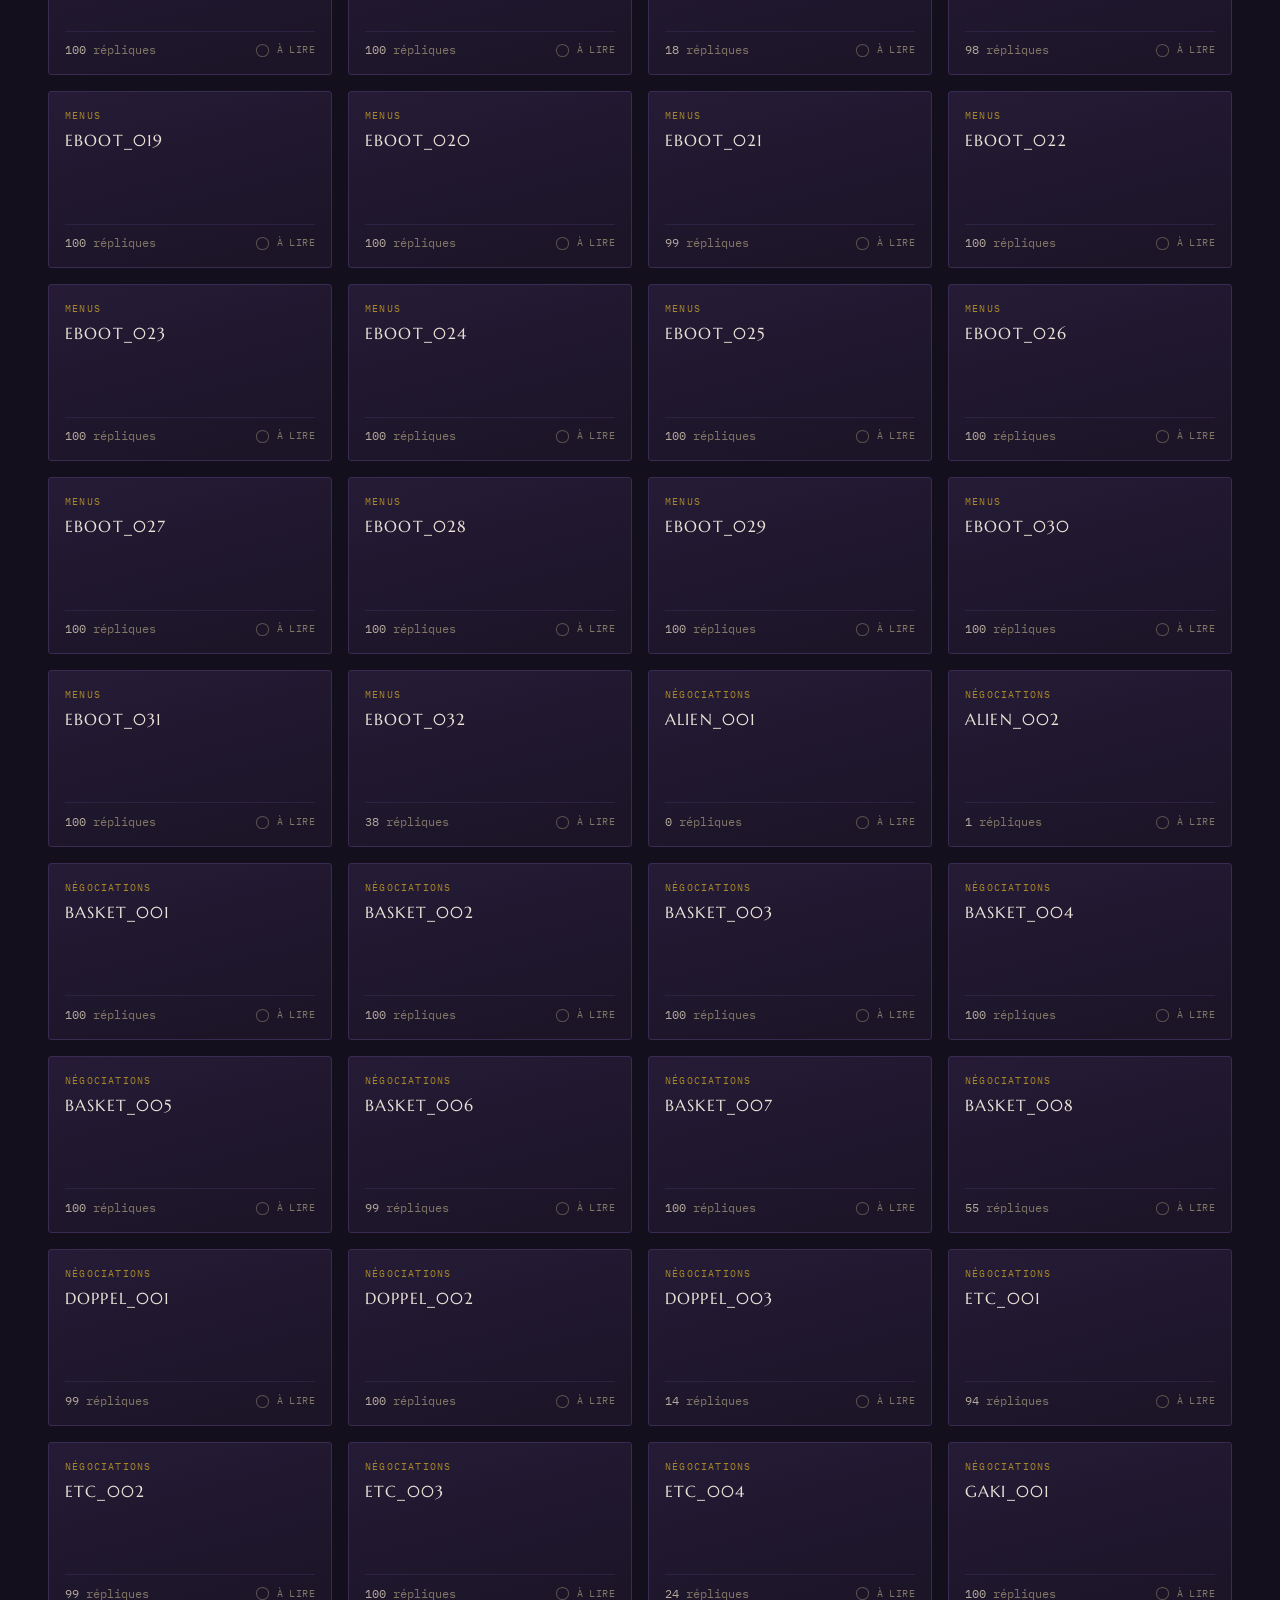
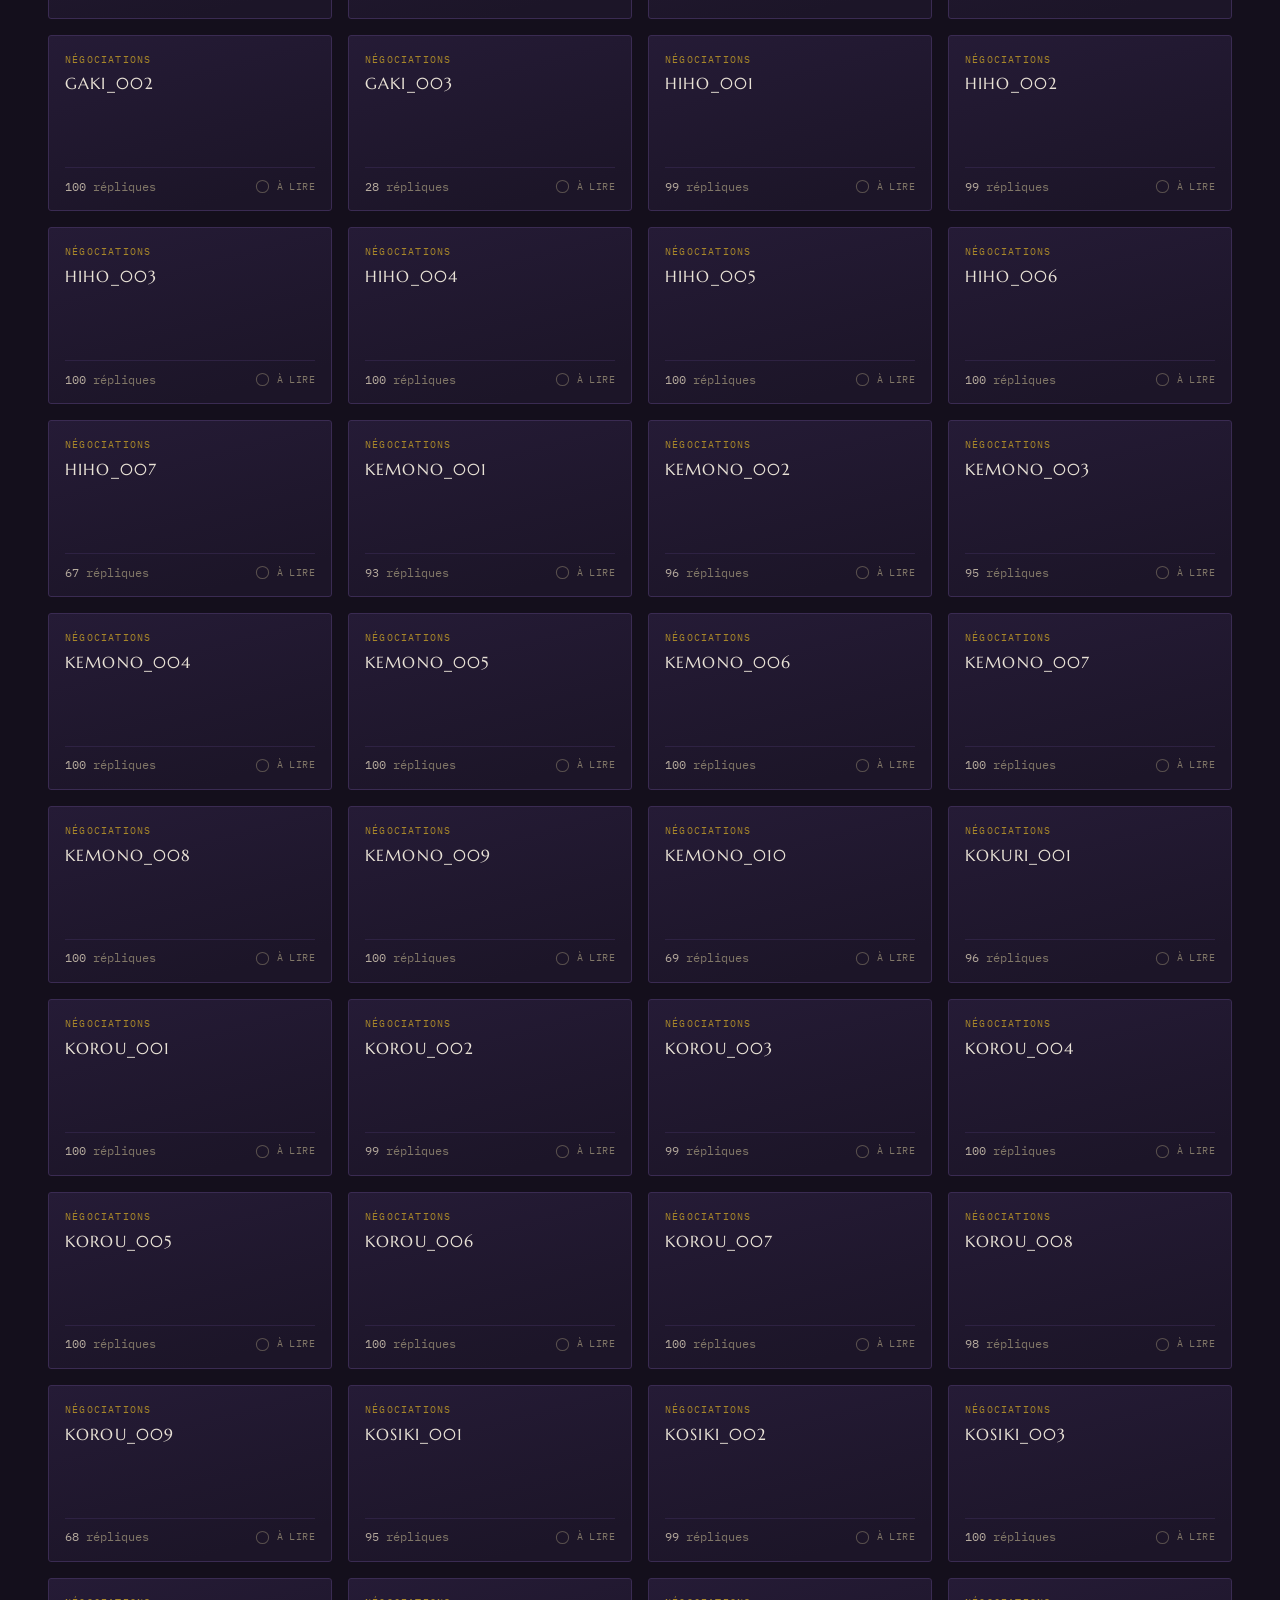
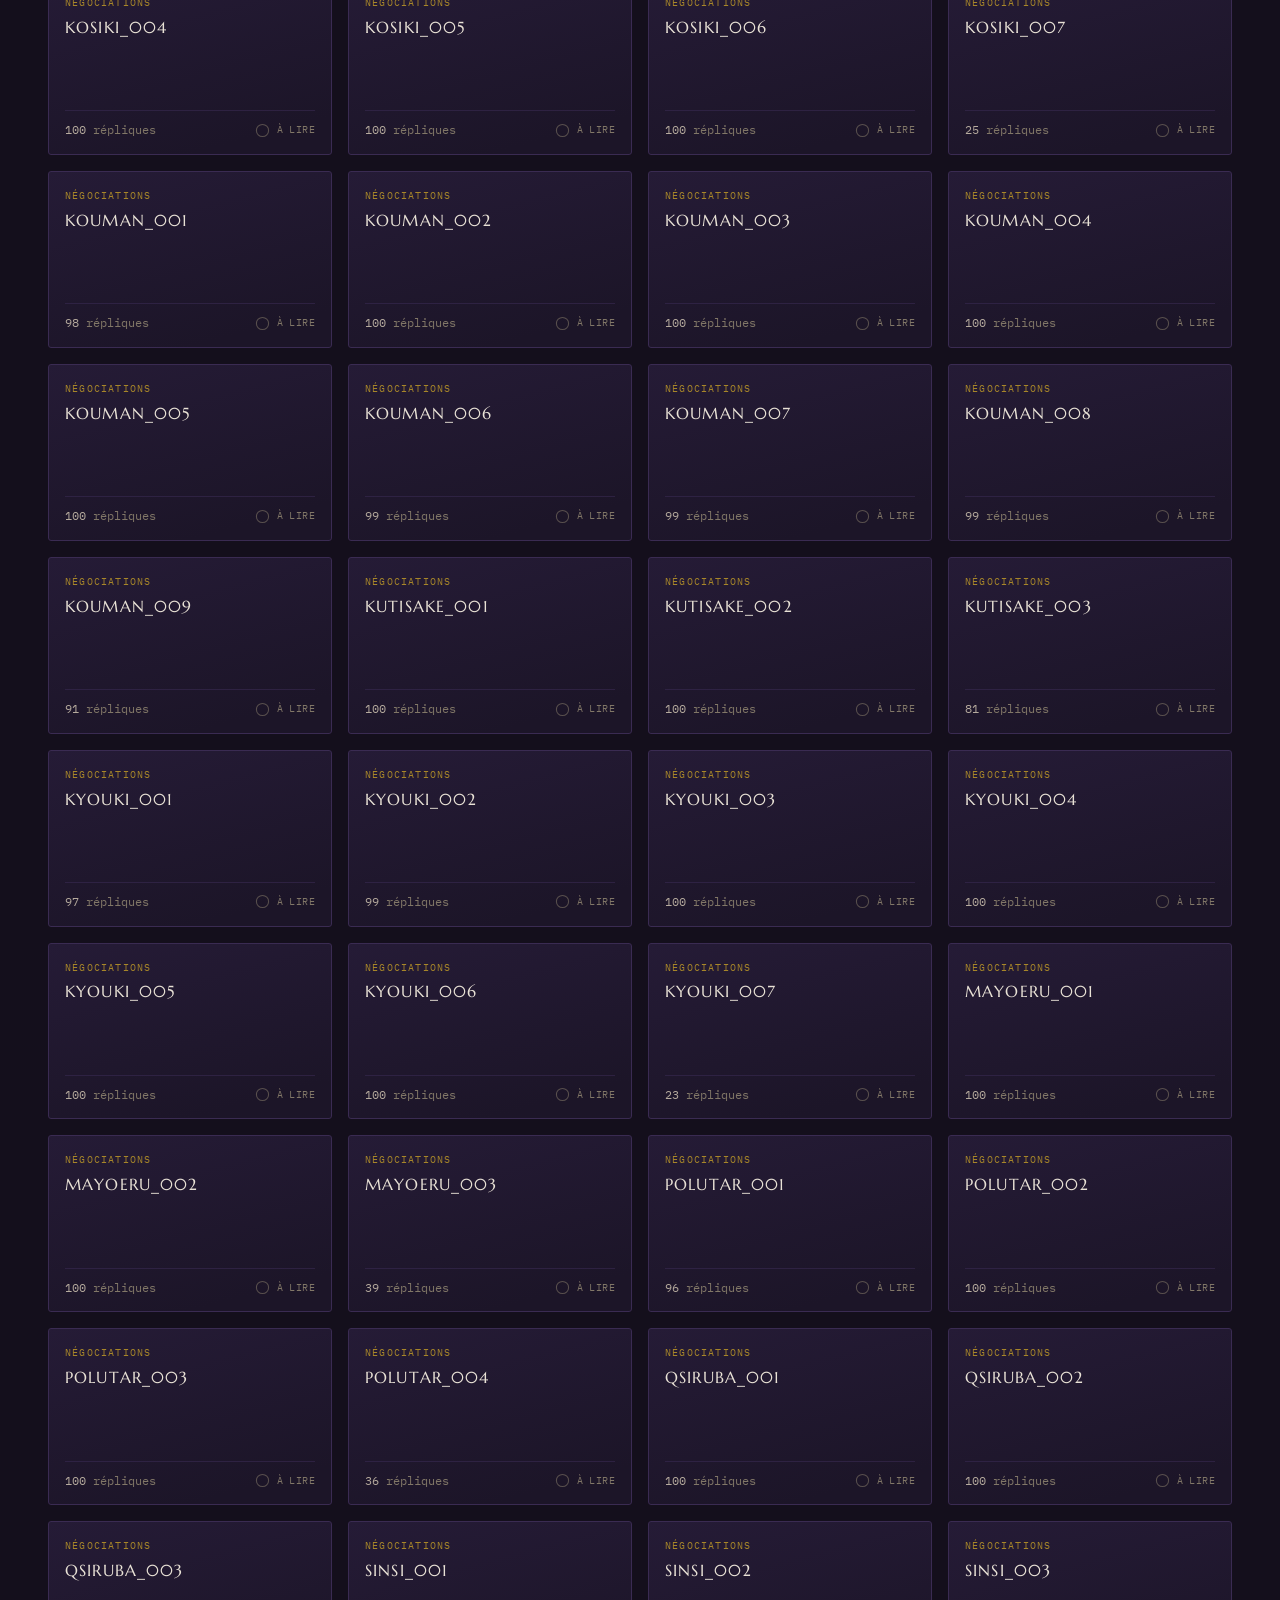
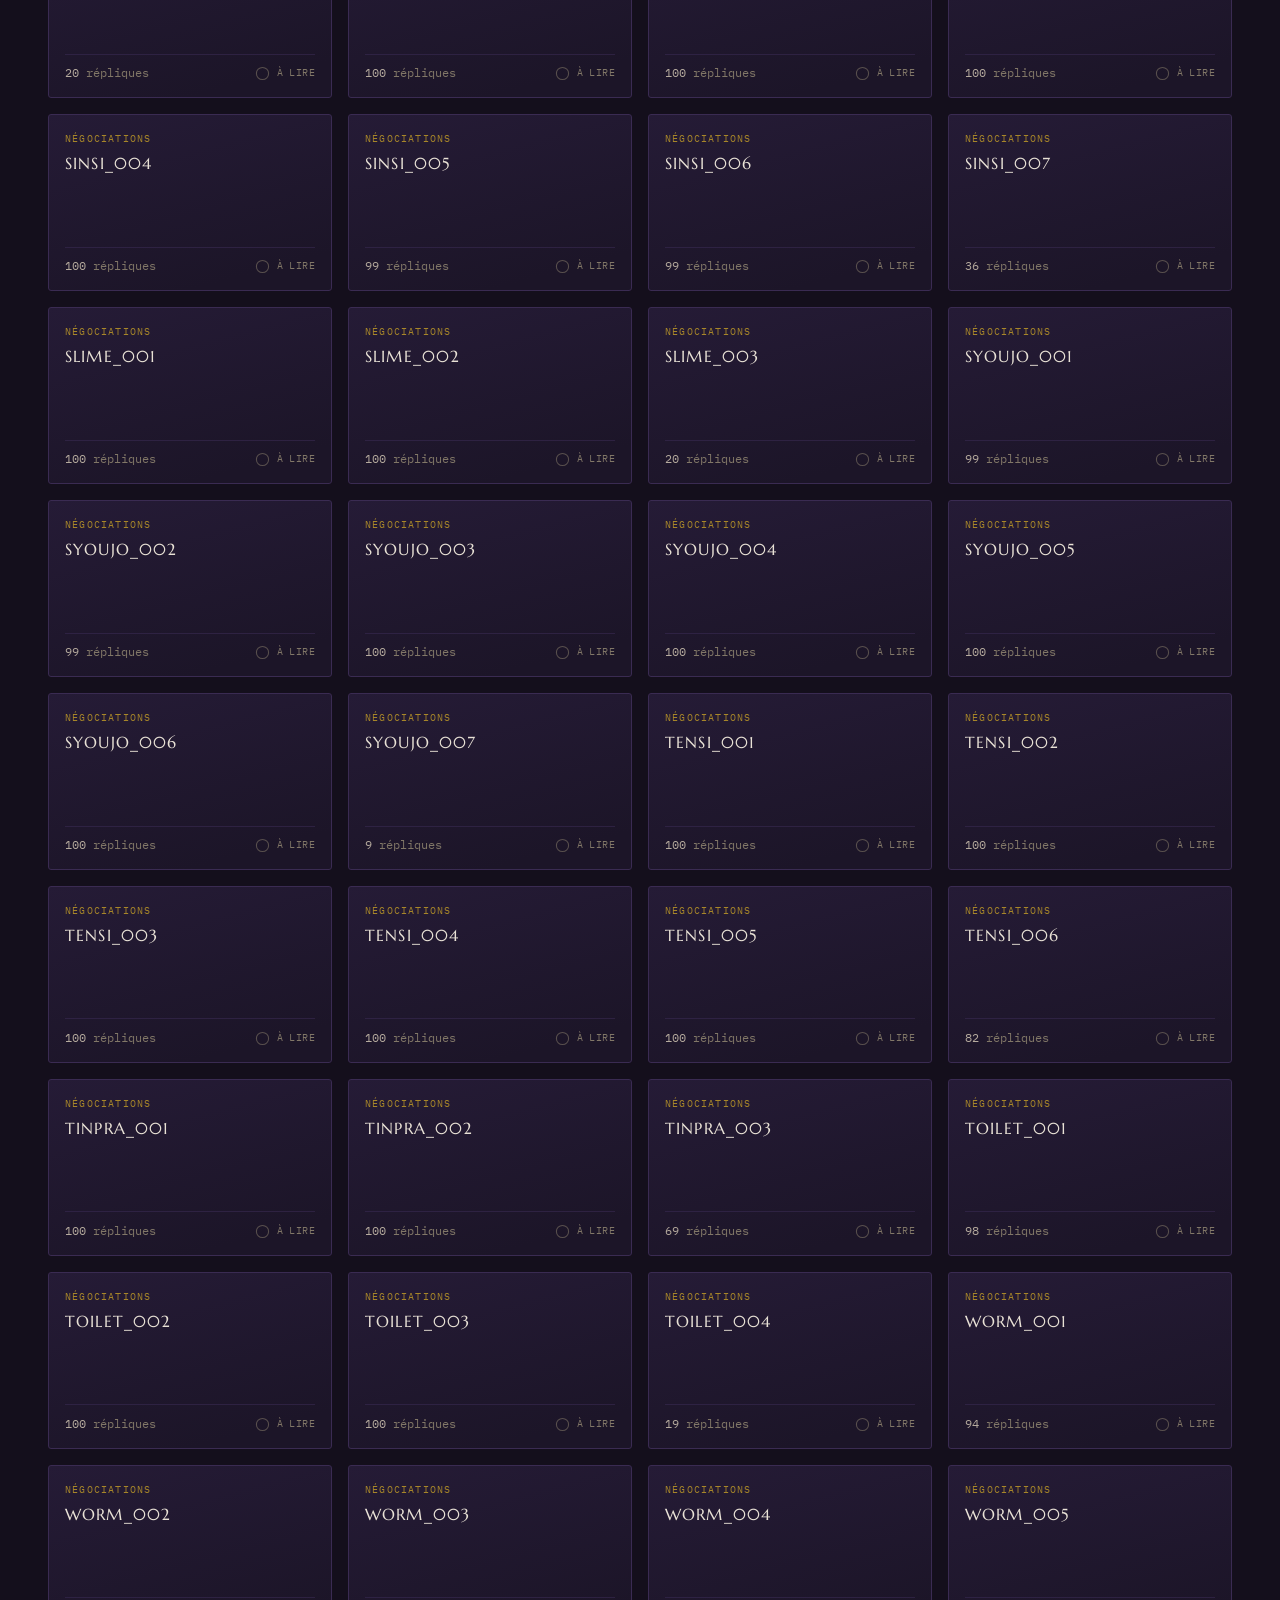
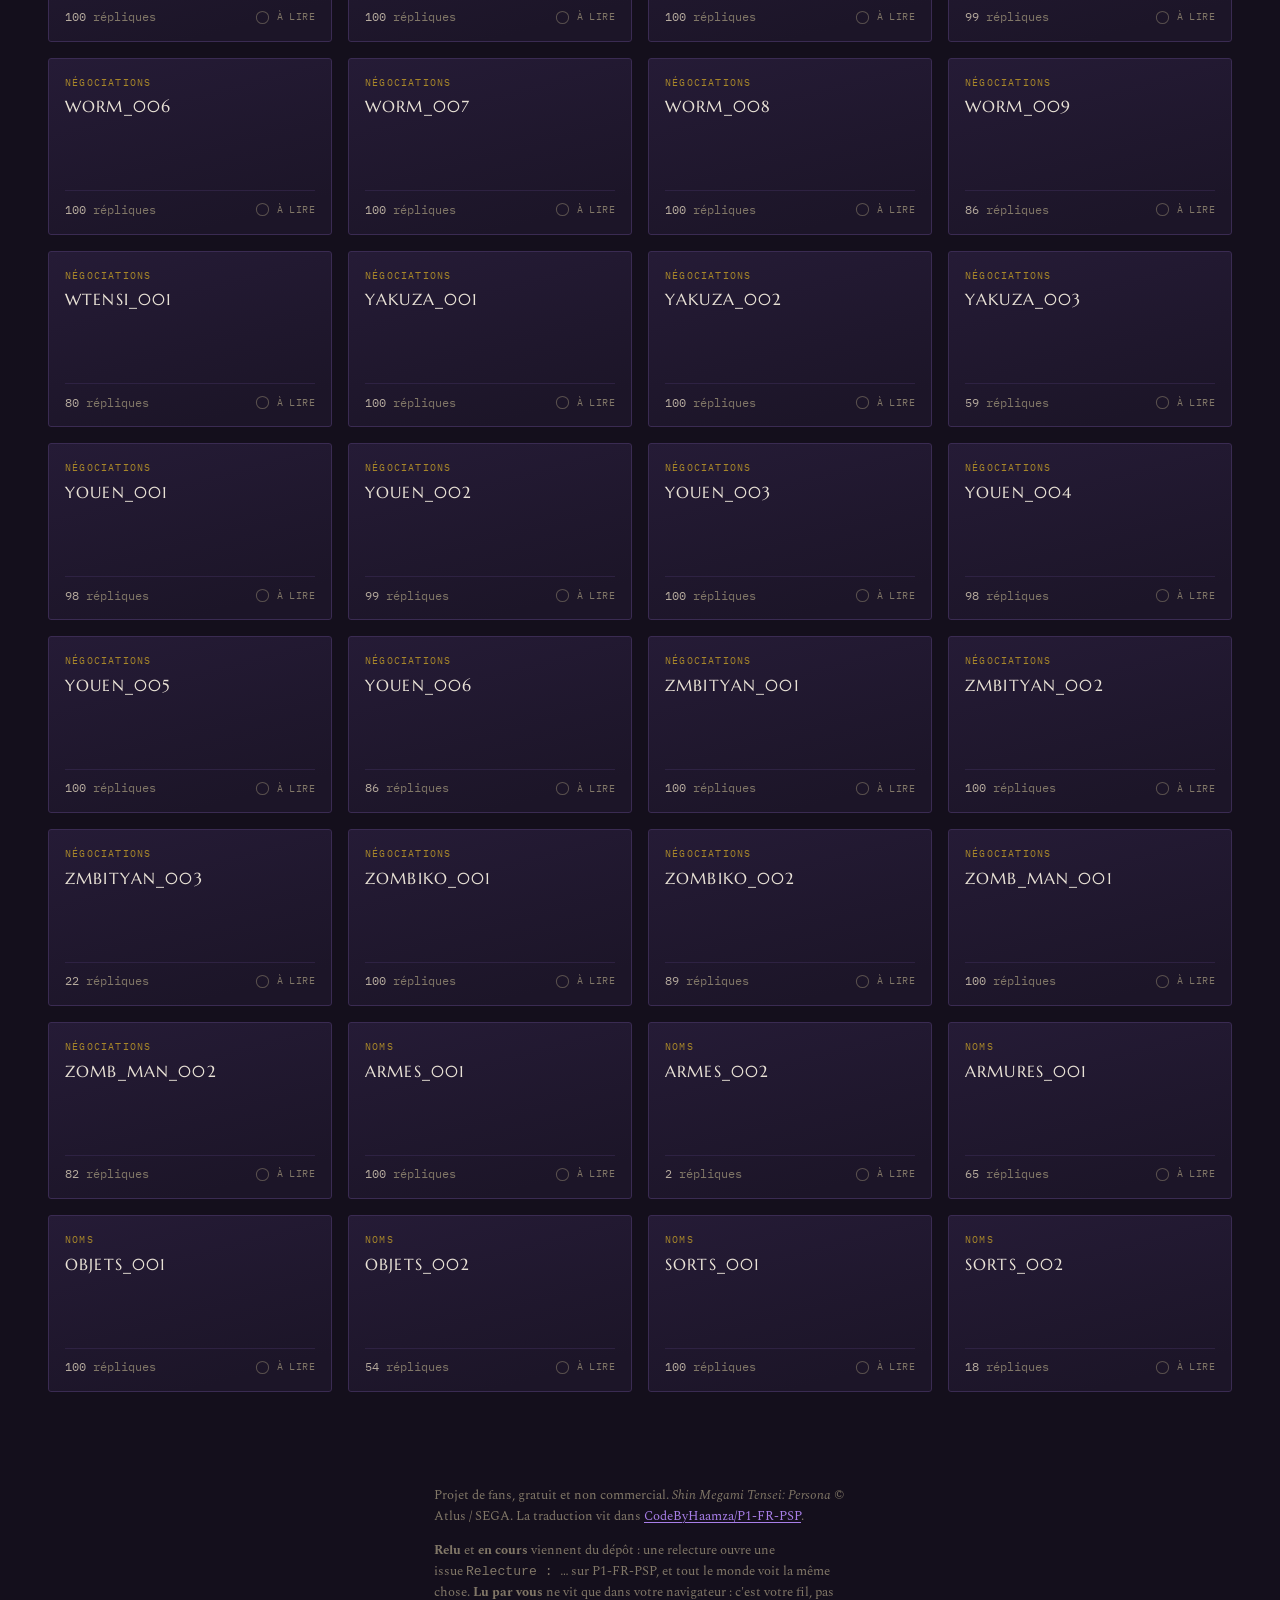
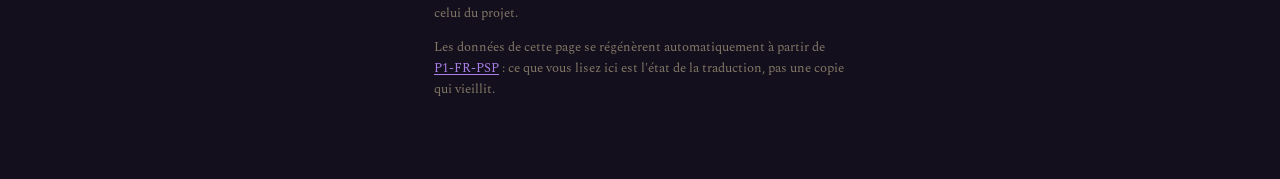
==== commit a3b0f106: "Le site se regenere depuis le depot public, et dit qui a deja relu Deux manques empechaient la mise " ====
--- a/index.html
+++ b/index.html
@@ -25,7 +25,7 @@
       </h1>
     </div>
     <p class="compteur" id="compteur" aria-live="polite">
-      <b>—</b> scripts<br>
+      <b>—</b> relus<br>
       <b>—</b> répliques
     </p>
   </div>
@@ -38,6 +38,9 @@
            placeholder="Chercher un script, un personnage…"
            aria-label="Chercher un script ou un personnage">
     <div class="zones" id="zones" role="group" aria-label="Zones du jeu"></div>
+    <button class="zone zone--priorite" id="priorite" type="button" aria-pressed="false">
+      Pas encore relus
+    </button>
   </div>
 </nav>
 
@@ -53,8 +56,15 @@
     <a href="https://github.com/CodeByHaamza/P1-FR-PSP">CodeByHaamza/P1-FR-PSP</a>.
   </p>
   <p>
-    Ce que vous marquez comme lu reste <b>dans votre navigateur</b> : c'est votre
-    fil, pas celui du projet. Les propositions, elles, partent sur le dépôt.
+    <b>Relu</b> et <b>en cours</b> viennent du dépôt : une relecture ouvre une
+    issue&nbsp;<code>Relecture&nbsp;: …</code> sur P1-FR-PSP, et tout le monde voit
+    la même chose. <b>Lu par vous</b> ne vit que dans votre navigateur : c'est
+    votre fil, pas celui du projet.
+  </p>
+  <p>
+    Les données de cette page se régénèrent automatiquement à partir de
+    <a href="https://github.com/CodeByHaamza/P1-FR-PSP">P1-FR-PSP</a> : ce que vous
+    lisez ici est l'état de la traduction, pas une copie qui vieillit.
   </p>
 </footer>
 
--- a/css/sommaire.css
+++ b/css/sommaire.css
@@ -219,12 +219,47 @@
   text-transform: uppercase;
   color: var(--parchemin-bas);
 }
-.carte[data-etat="lu"] .carte__etat { color: var(--tient); }
-.carte[data-etat="encours"] .carte__etat { color: var(--serre); }
-
-/* Un script deja relu s'efface un peu : l'oeil doit aller vers ce qui reste. */
-.carte[data-etat="lu"] { opacity: 0.62; }
-.carte[data-etat="lu"]:hover { opacity: 1; }
+/* Quatre etats, deux origines. « relu » et « en cours » viennent du depot et
+   valent pour tout le monde ; « lu par vous » ne vit que dans ce navigateur,
+   et sa couleur plus discrete le dit sans l'ecrire. */
+.carte[data-etat="relu"] .carte__etat { color: var(--tient); }
+.carte[data-etat="cours"] .carte__etat { color: var(--or); }
+.carte[data-etat="mien"] .carte__etat { color: var(--violet-vif); }
+
+/* Un script deja relu s'efface : l'oeil doit aller vers ce qui reste. */
+.carte[data-etat="relu"] { opacity: 0.55; }
+.carte[data-etat="mien"] { opacity: 0.78; }
+.carte[data-etat="relu"]:hover,
+.carte[data-etat="mien"]:hover { opacity: 1; }
+
+/* Celui qui s'en occupe en ce moment : un sceau d'or dans le coin, assez net
+   pour dissuader d'ouvrir le meme script, assez petit pour ne pas crier. */
+.carte[data-etat="cours"] { border-color: color-mix(in srgb, var(--or) 45%, var(--trait)); }
+.carte__qui {
+  flex: 0 0 auto;
+  font-family: var(--machine);
+  font-size: 0.6rem;
+  letter-spacing: 0.05em;
+  color: var(--or);
+  background: color-mix(in srgb, var(--or) 12%, transparent);
+  border: 1px solid color-mix(in srgb, var(--or) 30%, transparent);
+  border-radius: 999px;
+  padding: 0.14rem 0.45rem;
+  max-width: 7.5rem;
+  overflow: hidden;
+  text-overflow: ellipsis;
+  white-space: nowrap;
+}
+
+.compteur__cours { color: var(--or); }
+
+/* Le filtre qui compte vraiment : il mene au travail qui reste. Un violet
+   plein plutot que l'or des zones, parce qu'il ne filtre pas la meme chose. */
+.zone--priorite[aria-pressed="true"] {
+  color: var(--parchemin);
+  background: var(--violet);
+  border-color: var(--violet-vif);
+}
 
 .vide {
   grid-column: 1 / -1;
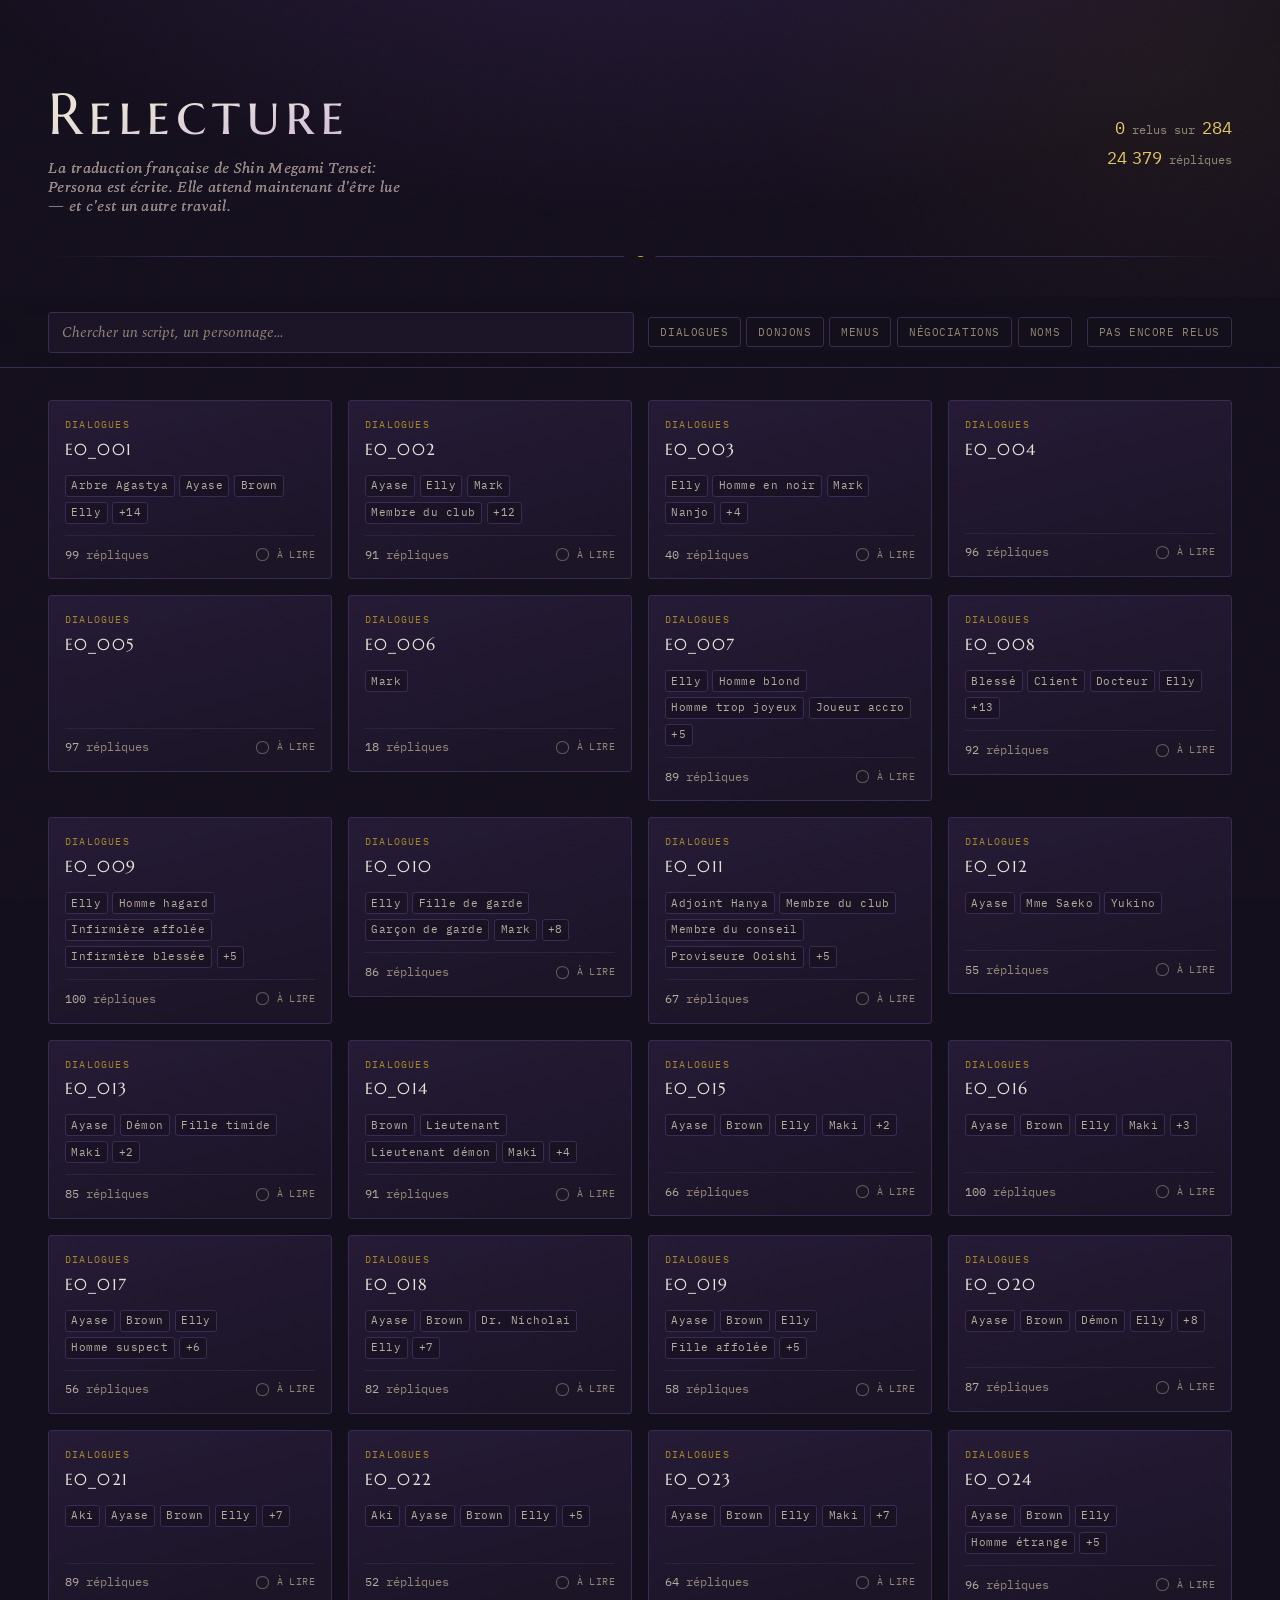
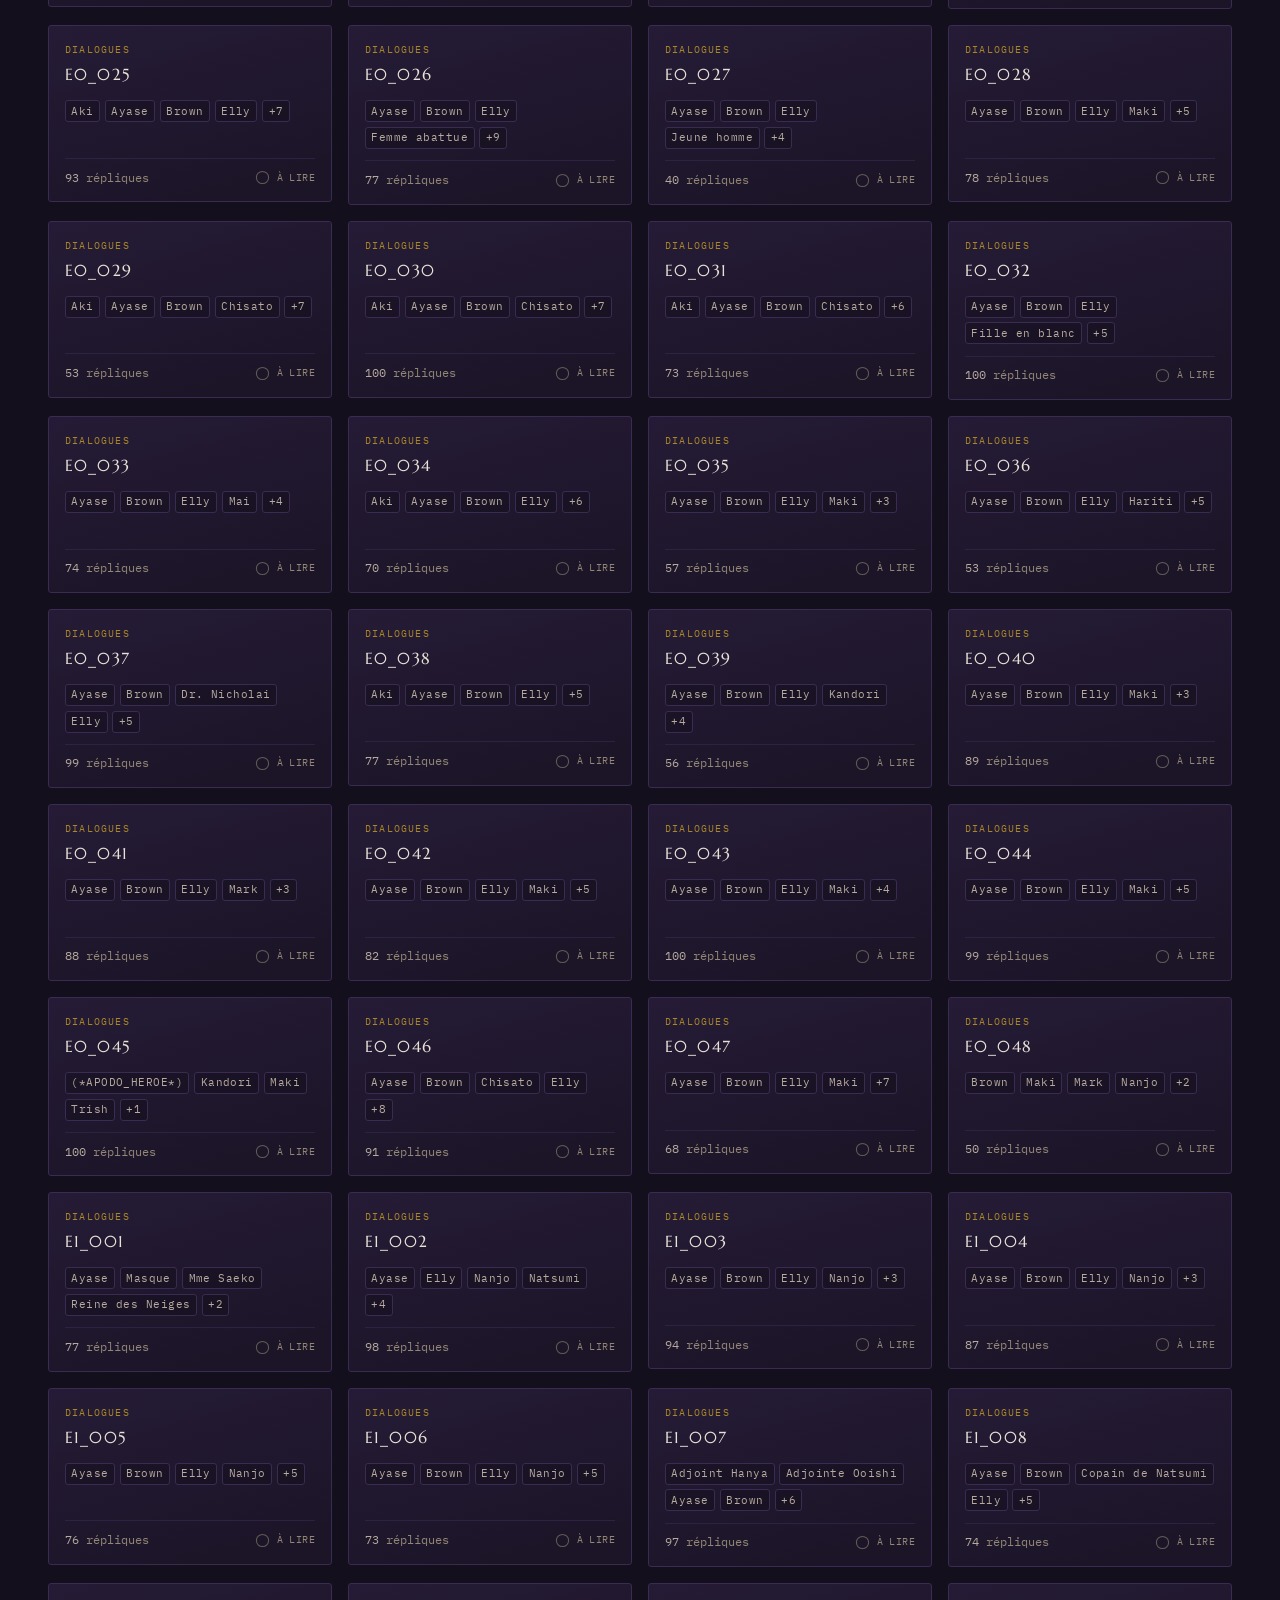
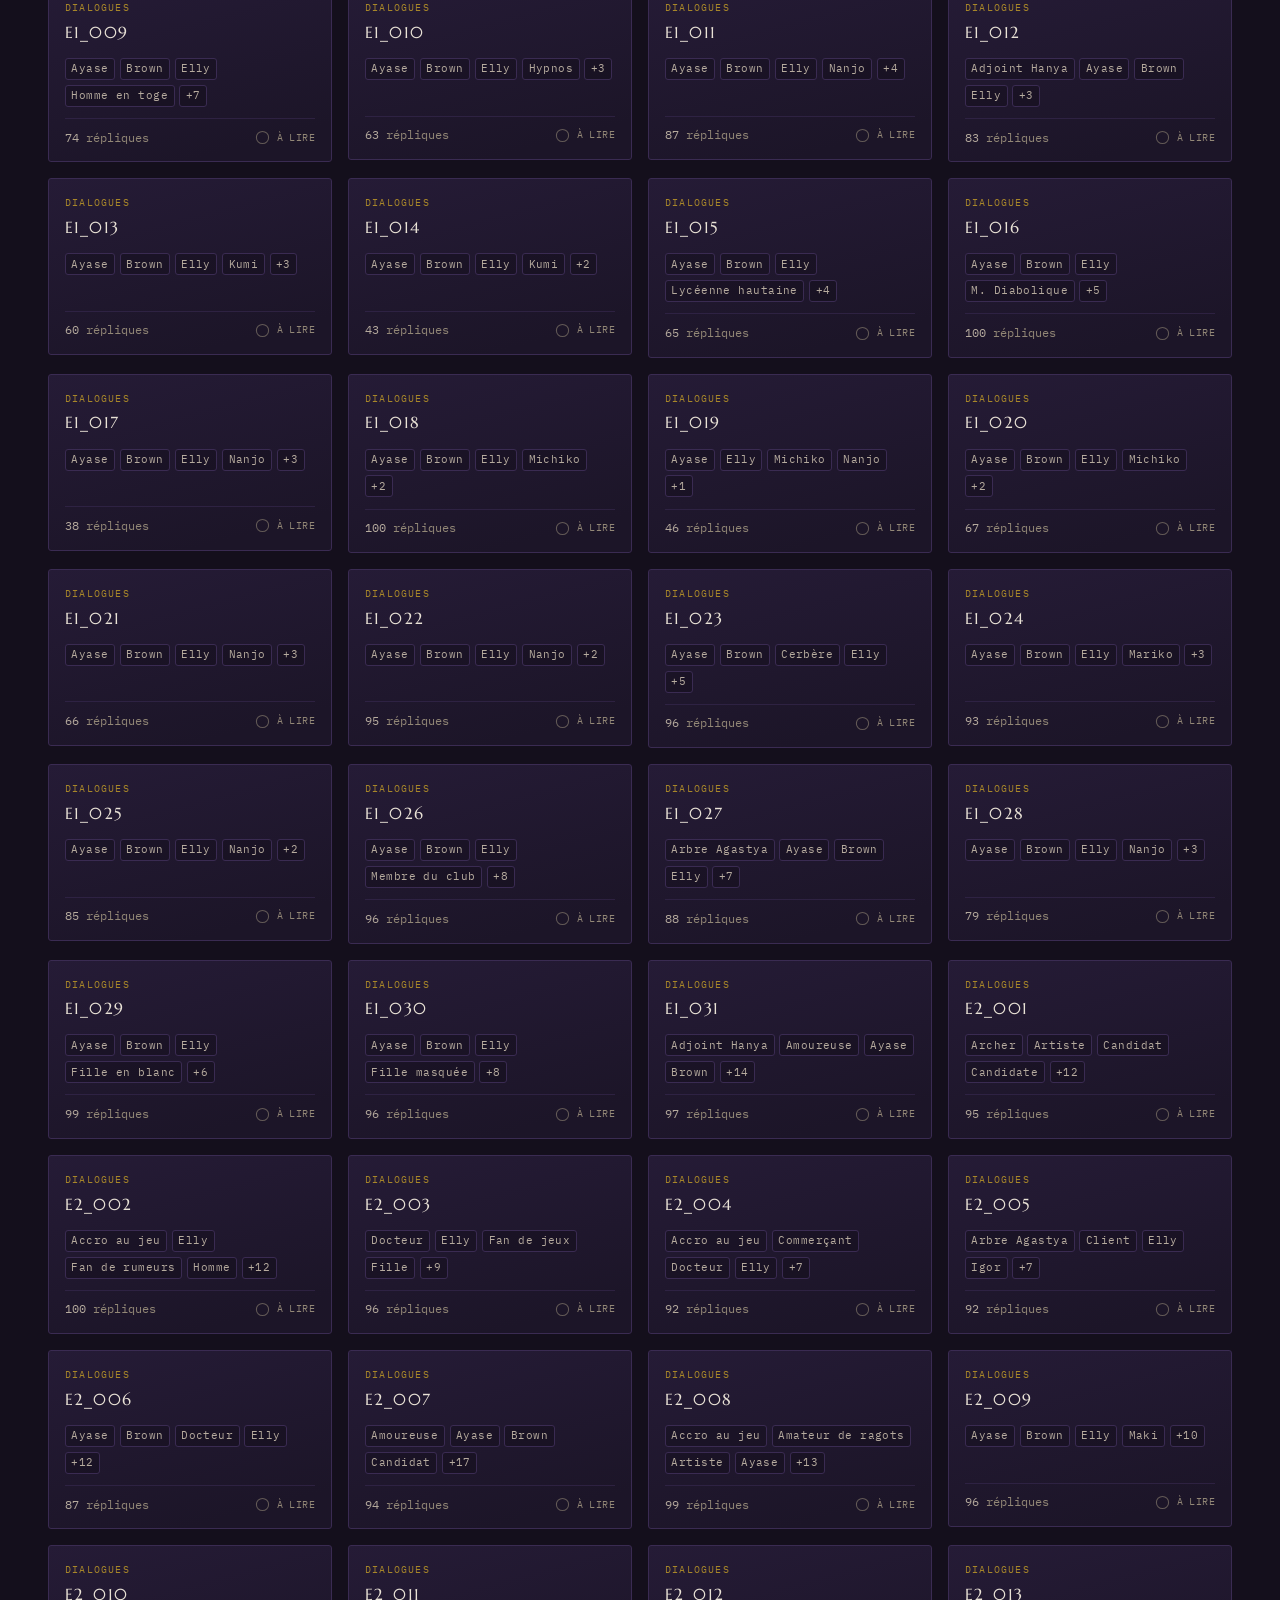
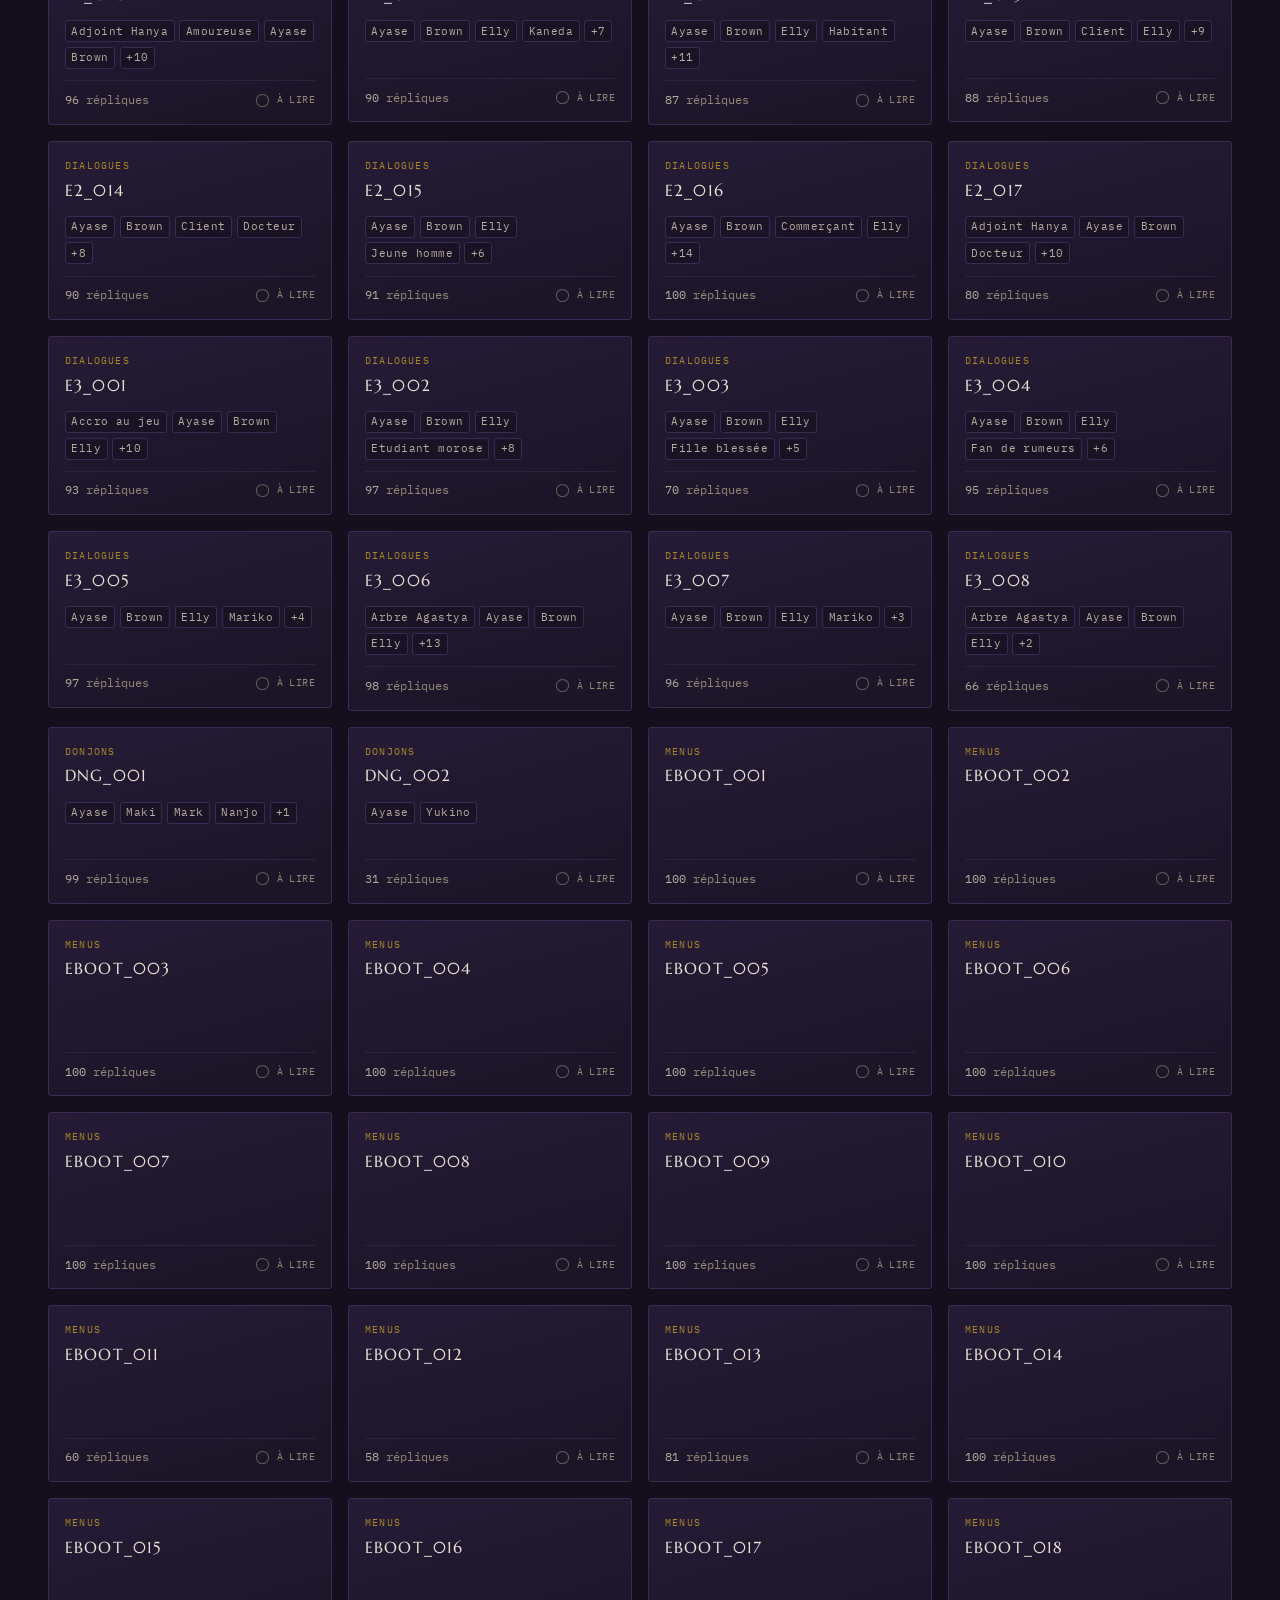
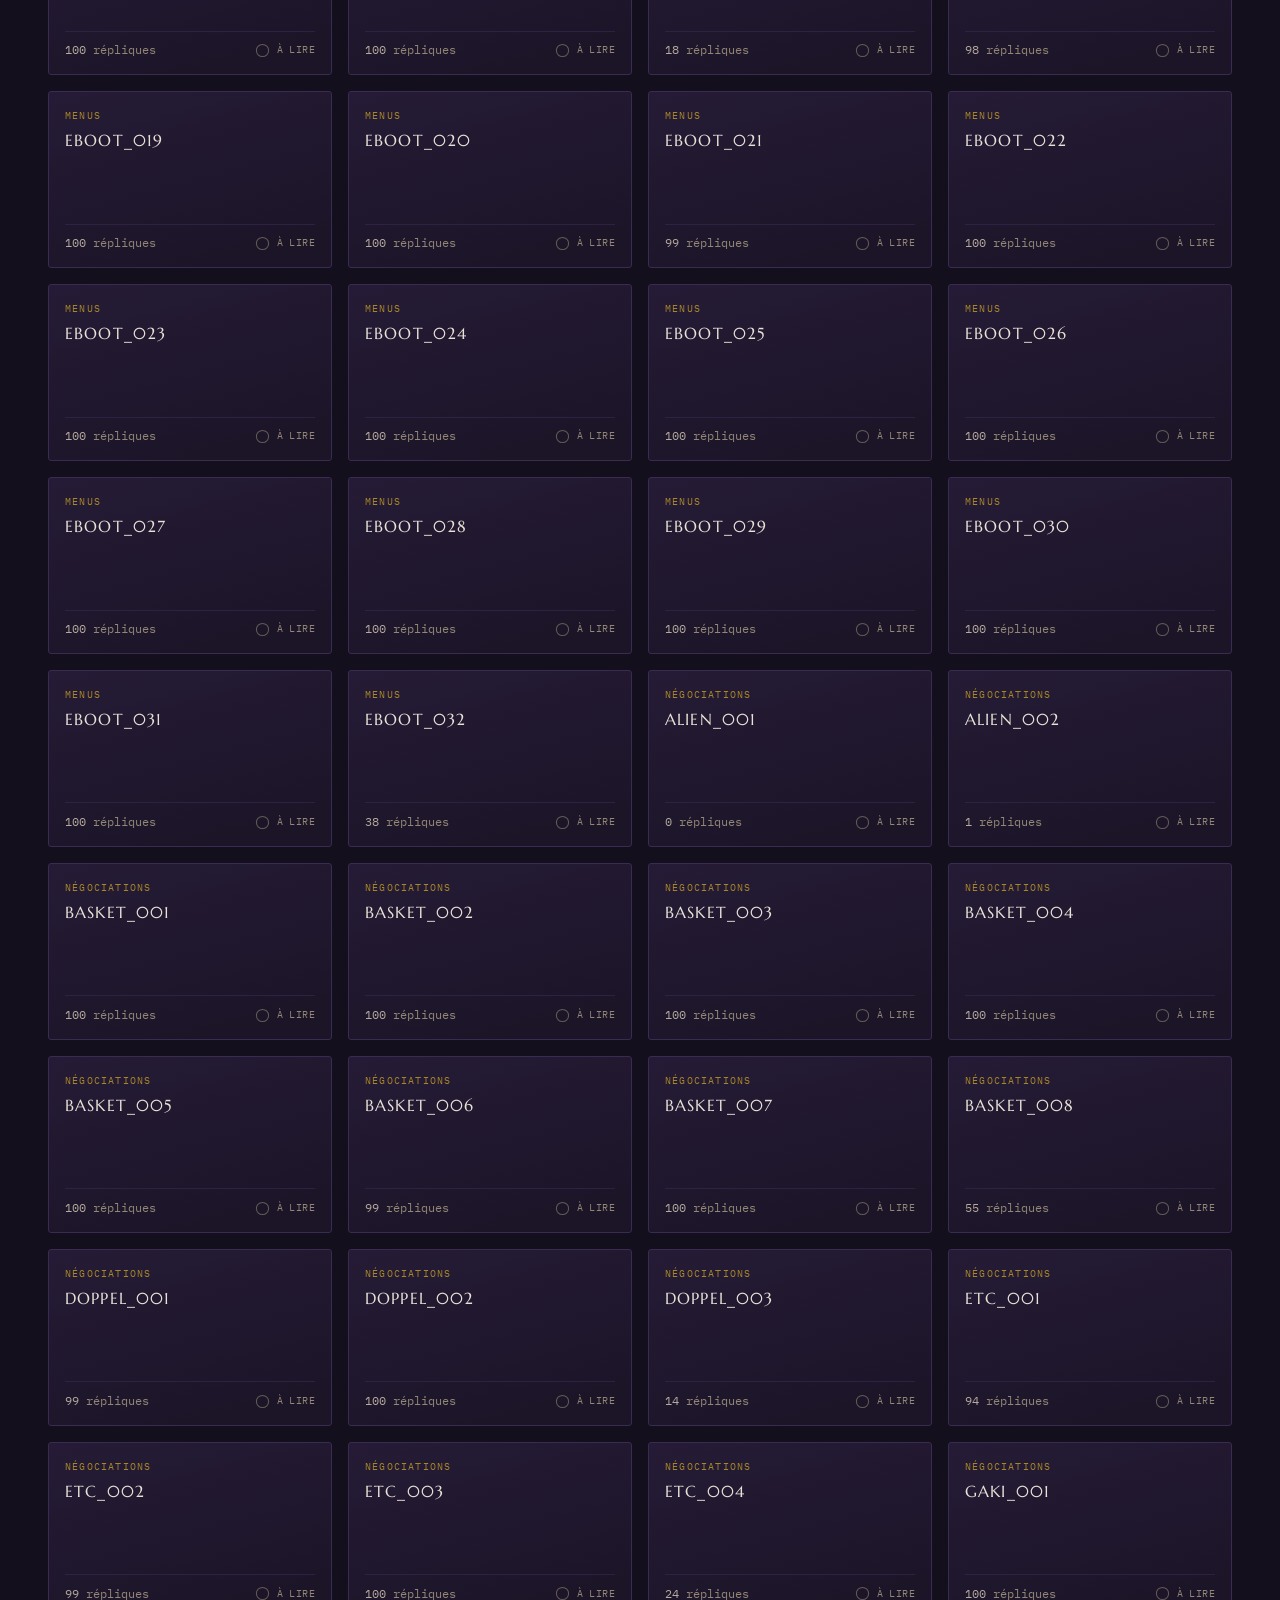
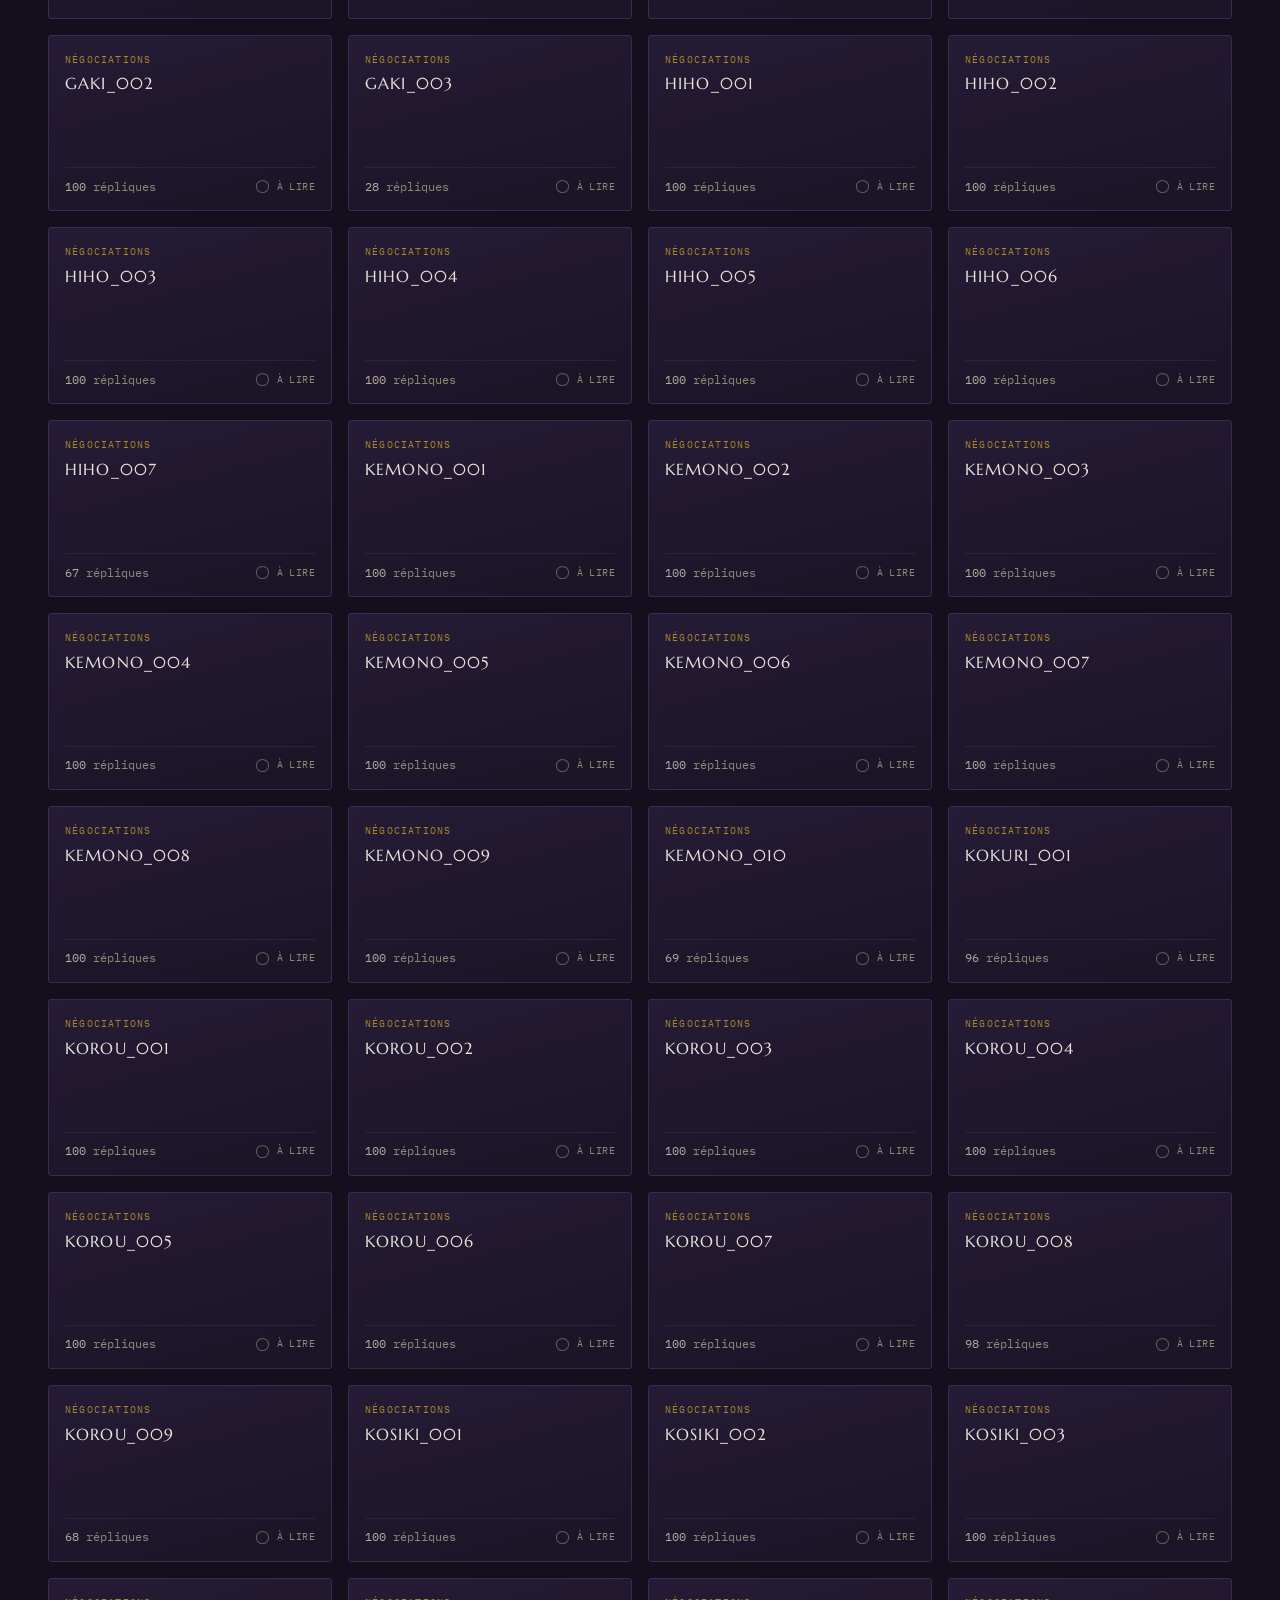
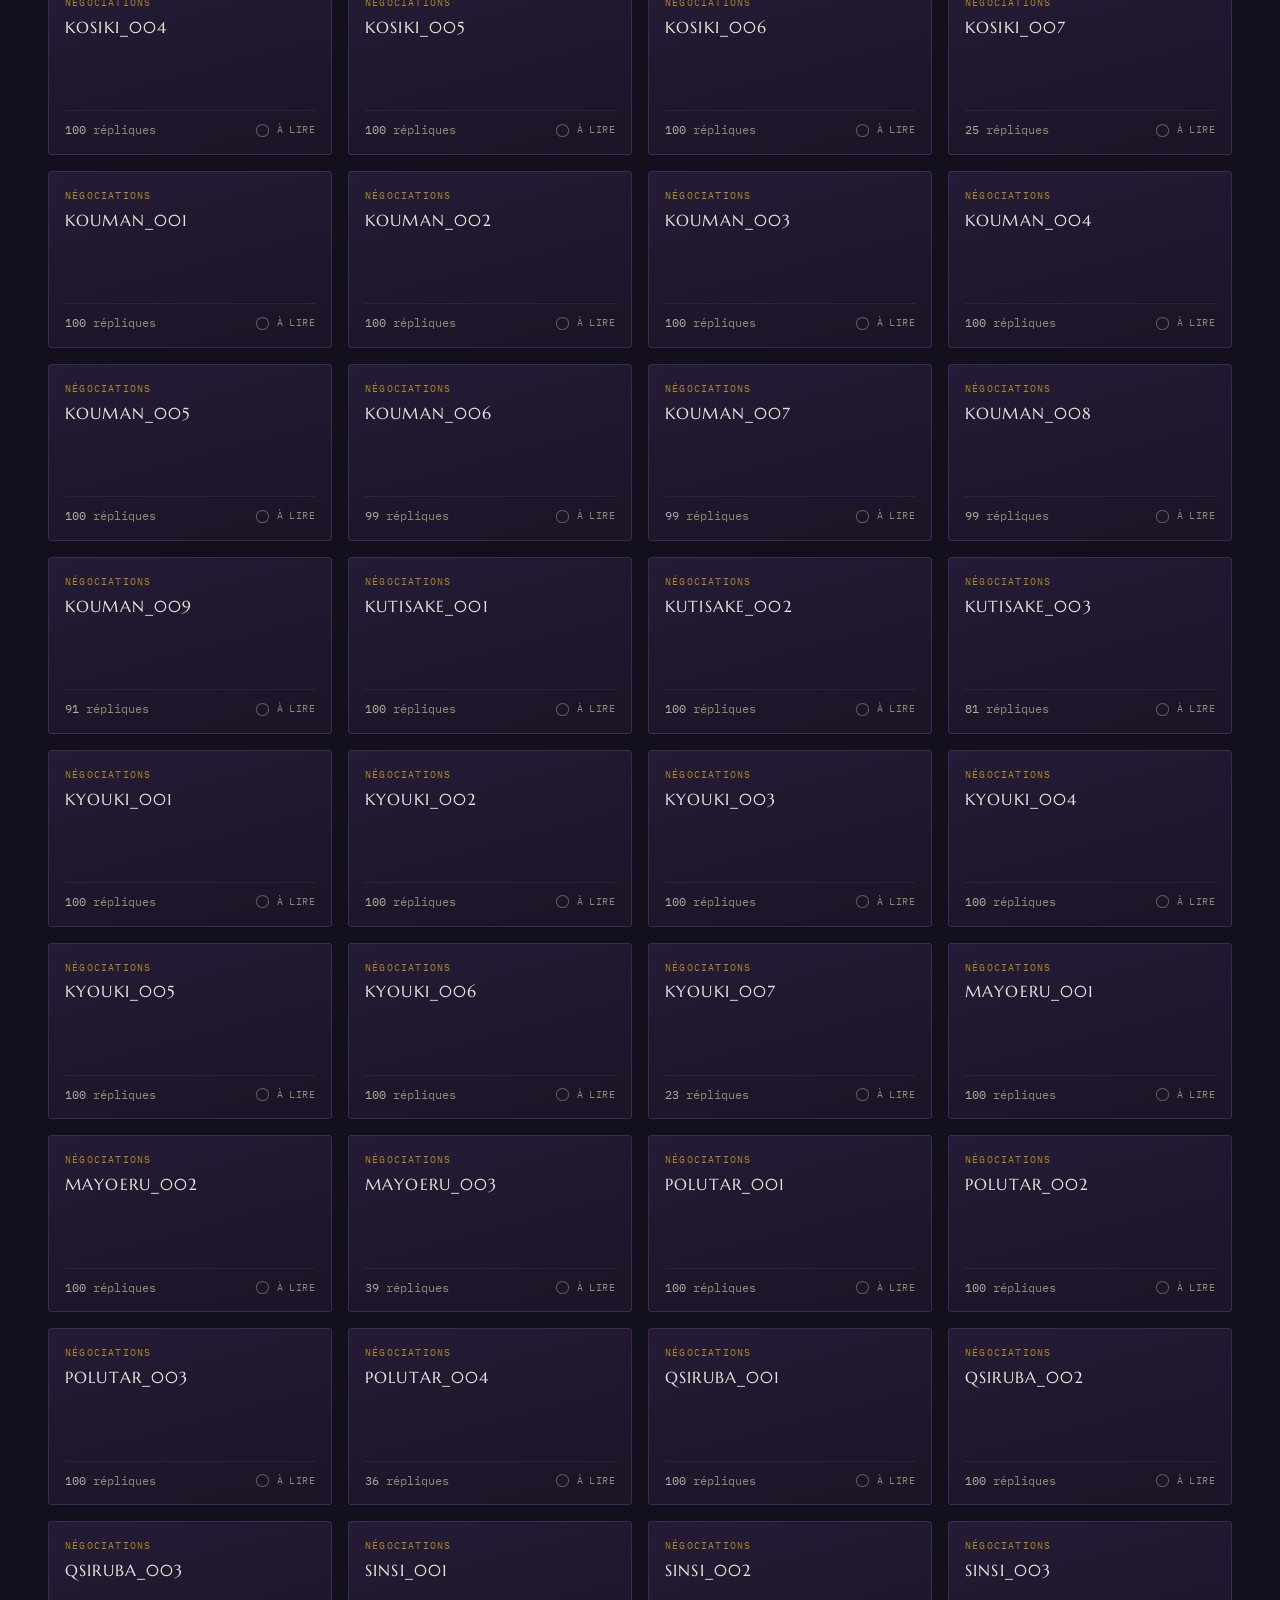
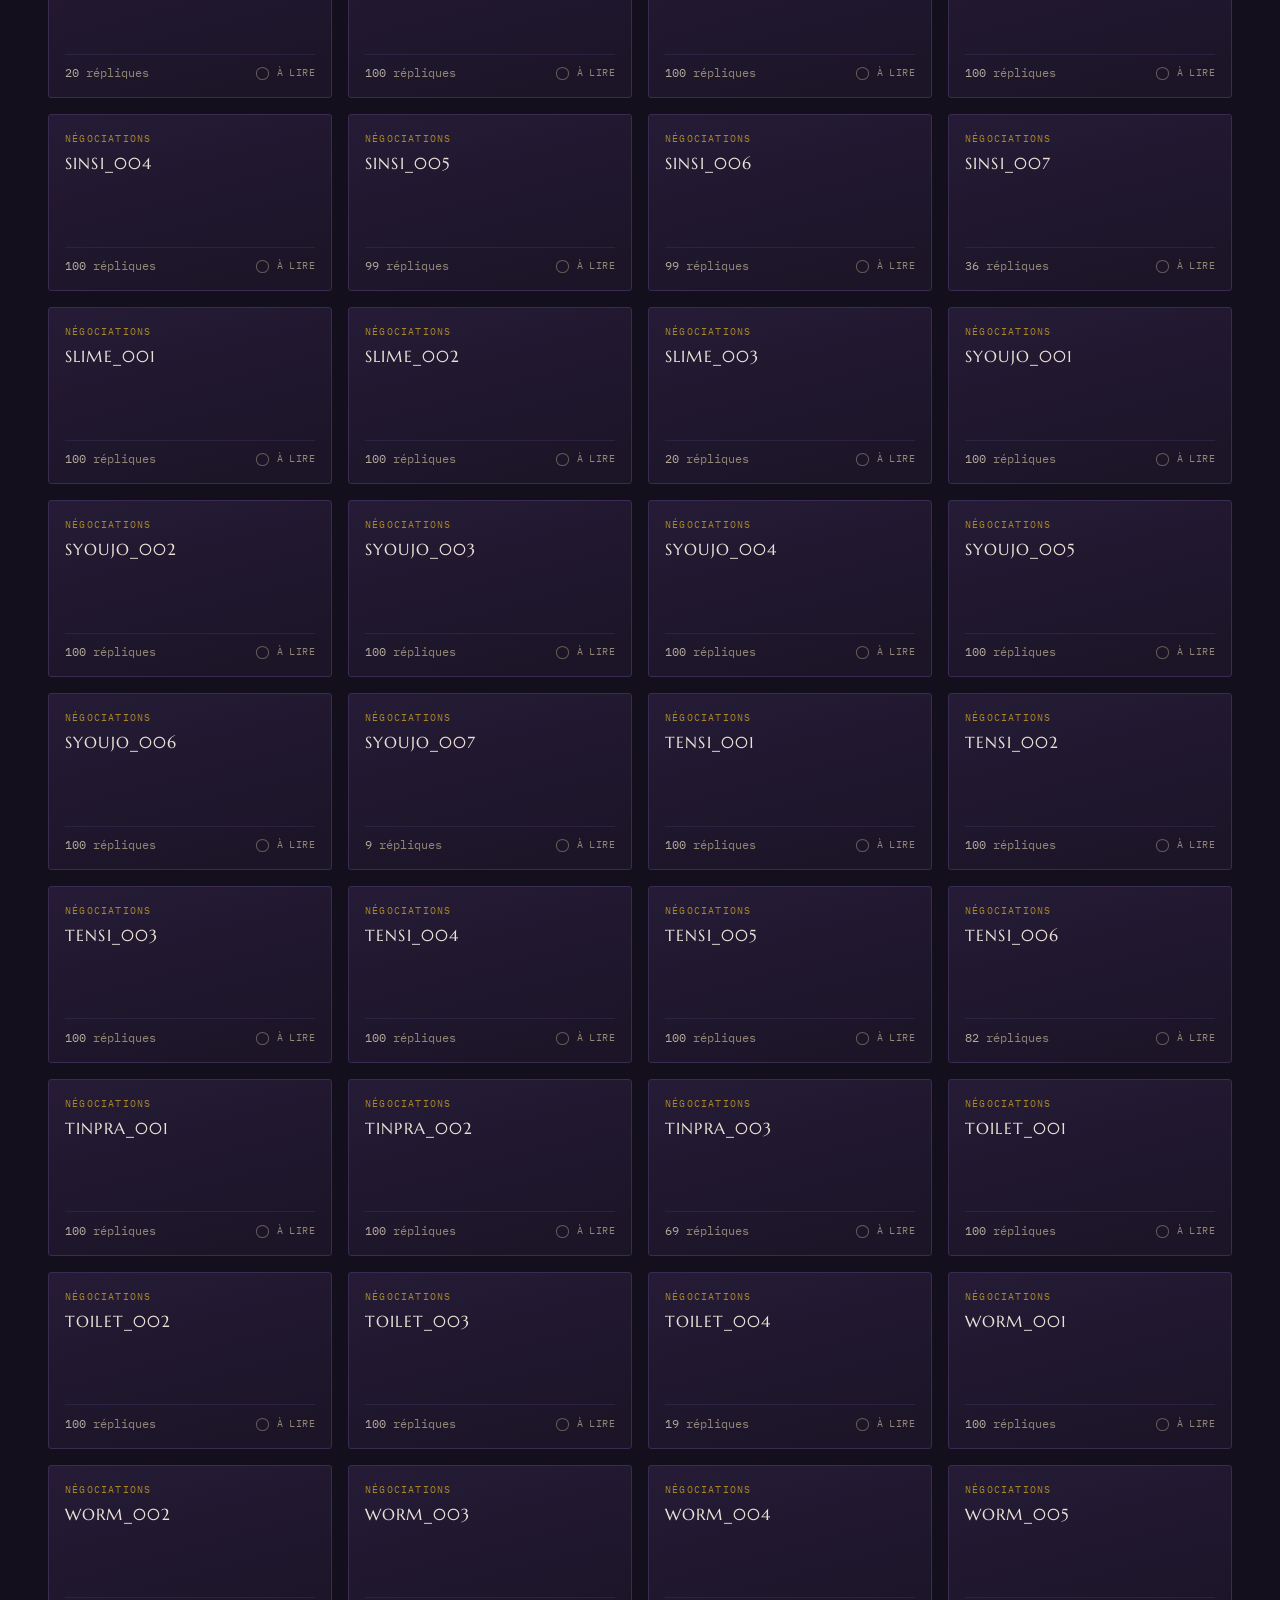
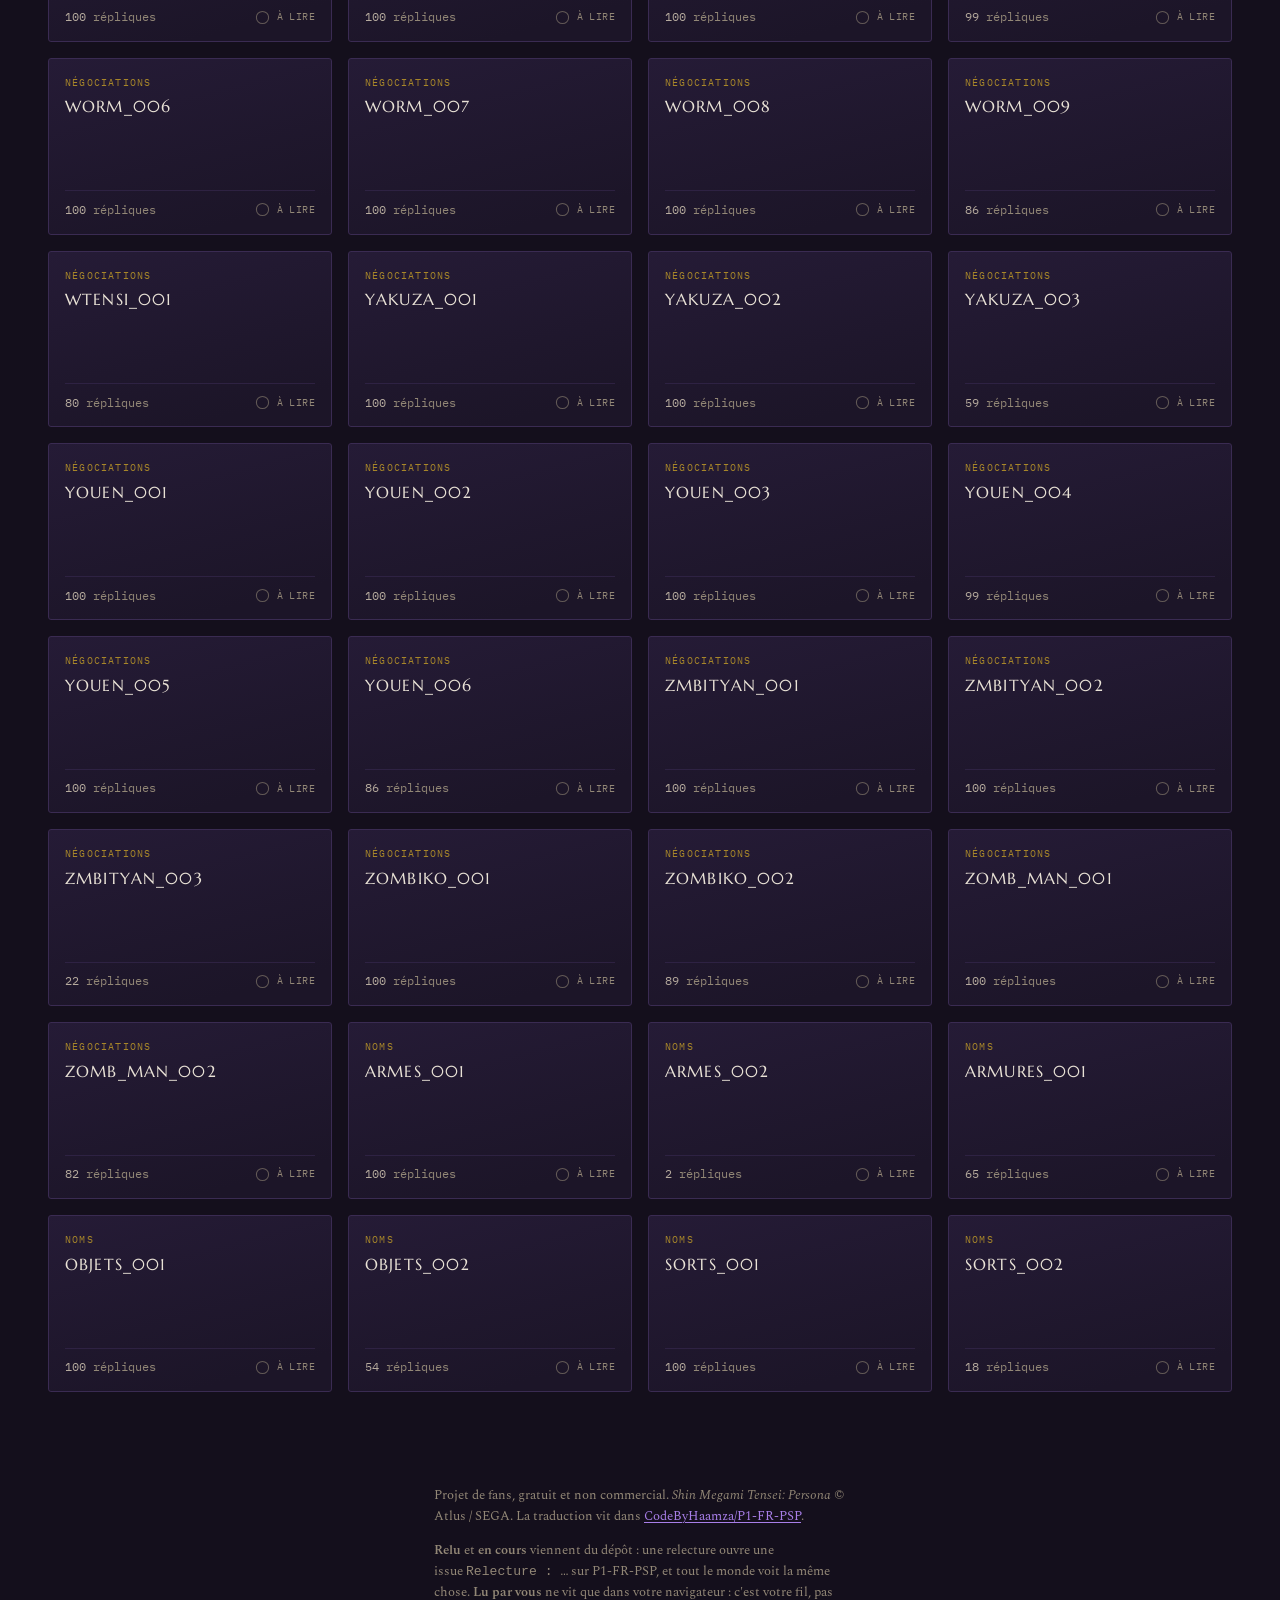
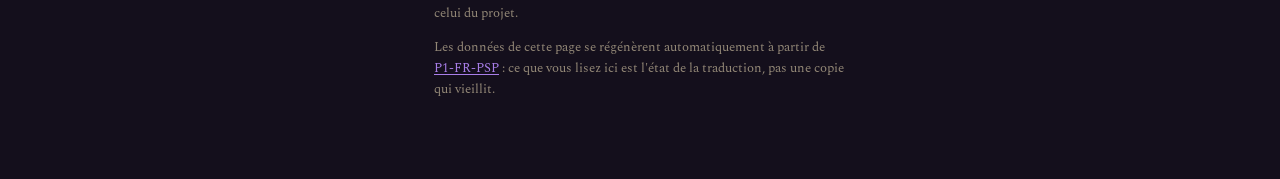
==== commit 81617875: "Les neuf points de confort, et une jauge qui mentait d'un tiers LA JAUGE. Une entree de negociation " ====
--- a/index.html
+++ b/index.html
@@ -5,9 +5,12 @@
 <meta name="viewport" content="width=device-width, initial-scale=1">
 <title>Relecture — Persona 1 FR</title>
 <meta name="description" content="Relire la traduction française de Shin Megami Tensei: Persona (PSP), script par script, et proposer des corrections sans rien installer.">
-<link rel="preconnect" href="https://fonts.googleapis.com">
-<link rel="preconnect" href="https://fonts.gstatic.com" crossorigin>
-<link href="https://fonts.googleapis.com/css2?family=Marcellus+SC&family=Spectral:ital,wght@0,300;0,400;0,600;1,300;1,400&family=IBM+Plex+Mono:wght@400;500&display=swap" rel="stylesheet">
+<!-- Les polices sont servies d'ici : aucun appel reseau ne part de cette page.
+     Les deux fichiers qui portent le texte sont precharges, pour que rien ne
+     danse au premier affichage. -->
+<link rel="preload" href="polices/spectral-400-latin.woff2" as="font" type="font/woff2" crossorigin>
+<link rel="preload" href="polices/marcellus-sc-400-latin.woff2" as="font" type="font/woff2" crossorigin>
+<link rel="stylesheet" href="css/polices.css">
 <link rel="stylesheet" href="css/commun.css">
 <link rel="stylesheet" href="css/sommaire.css">
 </head>
--- a/css/polices.css
+++ b/css/polices.css
@@ -0,0 +1,162 @@
+/* ============================================================================
+   Les polices, servies depuis ce depot.
+
+   Aucun appel reseau ne part d'une page de relecture : ni Google Fonts, ni
+   personne. D'abord parce qu'une page de relecture n'a pas a dire a un tiers
+   qui relit quoi et quand ; ensuite parce qu'un chargement distant fait danser
+   le texte au premier affichage, et qu'on s'installe ici pour des heures.
+
+   Seuls les sous-ensembles « latin » et « latin-ext » sont embarques : le
+   corpus est francais. Les quelques marqueurs grecs ou cyrilliques du corpus
+   (alpha, beta, gamma) retombent sur une police systeme — ils ne sont pas du
+   texte a lire.
+
+   Marcellus SC, Spectral et IBM Plex Mono sont sous SIL Open Font License 1.1,
+   qui autorise cet hebergement. Voir polices/LICENCES.md.
+
+   Produit par `outils/polices.py` — ne pas editer a la main.
+   ========================================================================= */
+
+@font-face {
+  font-family: 'IBM Plex Mono';
+  font-style: normal;
+  font-weight: 400;
+  font-display: swap;
+  src: url('../polices/ibm-plex-mono-400-latin-ext.woff2') format('woff2');
+  unicode-range: U+0100-02BA, U+02BD-02C5, U+02C7-02CC, U+02CE-02D7, U+02DD-02FF, U+0304, U+0308, U+0329, U+1D00-1DBF, U+1E00-1E9F, U+1EF2-1EFF, U+2020, U+20A0-20AB, U+20AD-20C0, U+2113, U+2C60-2C7F, U+A720-A7FF;
+}
+
+@font-face {
+  font-family: 'IBM Plex Mono';
+  font-style: normal;
+  font-weight: 400;
+  font-display: swap;
+  src: url('../polices/ibm-plex-mono-400-latin.woff2') format('woff2');
+  unicode-range: U+0000-00FF, U+0131, U+0152-0153, U+02BB-02BC, U+02C6, U+02DA, U+02DC, U+0304, U+0308, U+0329, U+2000-206F, U+20AC, U+2122, U+2191, U+2193, U+2212, U+2215, U+FEFF, U+FFFD;
+}
+
+@font-face {
+  font-family: 'IBM Plex Mono';
+  font-style: normal;
+  font-weight: 500;
+  font-display: swap;
+  src: url('../polices/ibm-plex-mono-500-latin-ext.woff2') format('woff2');
+  unicode-range: U+0100-02BA, U+02BD-02C5, U+02C7-02CC, U+02CE-02D7, U+02DD-02FF, U+0304, U+0308, U+0329, U+1D00-1DBF, U+1E00-1E9F, U+1EF2-1EFF, U+2020, U+20A0-20AB, U+20AD-20C0, U+2113, U+2C60-2C7F, U+A720-A7FF;
+}
+
+@font-face {
+  font-family: 'IBM Plex Mono';
+  font-style: normal;
+  font-weight: 500;
+  font-display: swap;
+  src: url('../polices/ibm-plex-mono-500-latin.woff2') format('woff2');
+  unicode-range: U+0000-00FF, U+0131, U+0152-0153, U+02BB-02BC, U+02C6, U+02DA, U+02DC, U+0304, U+0308, U+0329, U+2000-206F, U+20AC, U+2122, U+2191, U+2193, U+2212, U+2215, U+FEFF, U+FFFD;
+}
+
+@font-face {
+  font-family: 'Marcellus SC';
+  font-style: normal;
+  font-weight: 400;
+  font-display: swap;
+  src: url('../polices/marcellus-sc-400-latin-ext.woff2') format('woff2');
+  unicode-range: U+0100-02BA, U+02BD-02C5, U+02C7-02CC, U+02CE-02D7, U+02DD-02FF, U+0304, U+0308, U+0329, U+1D00-1DBF, U+1E00-1E9F, U+1EF2-1EFF, U+2020, U+20A0-20AB, U+20AD-20C0, U+2113, U+2C60-2C7F, U+A720-A7FF;
+}
+
+@font-face {
+  font-family: 'Marcellus SC';
+  font-style: normal;
+  font-weight: 400;
+  font-display: swap;
+  src: url('../polices/marcellus-sc-400-latin.woff2') format('woff2');
+  unicode-range: U+0000-00FF, U+0131, U+0152-0153, U+02BB-02BC, U+02C6, U+02DA, U+02DC, U+0304, U+0308, U+0329, U+2000-206F, U+20AC, U+2122, U+2191, U+2193, U+2212, U+2215, U+FEFF, U+FFFD;
+}
+
+@font-face {
+  font-family: 'Spectral';
+  font-style: italic;
+  font-weight: 300;
+  font-display: swap;
+  src: url('../polices/spectral-300-italique-latin-ext.woff2') format('woff2');
+  unicode-range: U+0100-02BA, U+02BD-02C5, U+02C7-02CC, U+02CE-02D7, U+02DD-02FF, U+0304, U+0308, U+0329, U+1D00-1DBF, U+1E00-1E9F, U+1EF2-1EFF, U+2020, U+20A0-20AB, U+20AD-20C0, U+2113, U+2C60-2C7F, U+A720-A7FF;
+}
+
+@font-face {
+  font-family: 'Spectral';
+  font-style: italic;
+  font-weight: 300;
+  font-display: swap;
+  src: url('../polices/spectral-300-italique-latin.woff2') format('woff2');
+  unicode-range: U+0000-00FF, U+0131, U+0152-0153, U+02BB-02BC, U+02C6, U+02DA, U+02DC, U+0304, U+0308, U+0329, U+2000-206F, U+20AC, U+2122, U+2191, U+2193, U+2212, U+2215, U+FEFF, U+FFFD;
+}
+
+@font-face {
+  font-family: 'Spectral';
+  font-style: italic;
+  font-weight: 400;
+  font-display: swap;
+  src: url('../polices/spectral-400-italique-latin-ext.woff2') format('woff2');
+  unicode-range: U+0100-02BA, U+02BD-02C5, U+02C7-02CC, U+02CE-02D7, U+02DD-02FF, U+0304, U+0308, U+0329, U+1D00-1DBF, U+1E00-1E9F, U+1EF2-1EFF, U+2020, U+20A0-20AB, U+20AD-20C0, U+2113, U+2C60-2C7F, U+A720-A7FF;
+}
+
+@font-face {
+  font-family: 'Spectral';
+  font-style: italic;
+  font-weight: 400;
+  font-display: swap;
+  src: url('../polices/spectral-400-italique-latin.woff2') format('woff2');
+  unicode-range: U+0000-00FF, U+0131, U+0152-0153, U+02BB-02BC, U+02C6, U+02DA, U+02DC, U+0304, U+0308, U+0329, U+2000-206F, U+20AC, U+2122, U+2191, U+2193, U+2212, U+2215, U+FEFF, U+FFFD;
+}
+
+@font-face {
+  font-family: 'Spectral';
+  font-style: normal;
+  font-weight: 300;
+  font-display: swap;
+  src: url('../polices/spectral-300-latin-ext.woff2') format('woff2');
+  unicode-range: U+0100-02BA, U+02BD-02C5, U+02C7-02CC, U+02CE-02D7, U+02DD-02FF, U+0304, U+0308, U+0329, U+1D00-1DBF, U+1E00-1E9F, U+1EF2-1EFF, U+2020, U+20A0-20AB, U+20AD-20C0, U+2113, U+2C60-2C7F, U+A720-A7FF;
+}
+
+@font-face {
+  font-family: 'Spectral';
+  font-style: normal;
+  font-weight: 300;
+  font-display: swap;
+  src: url('../polices/spectral-300-latin.woff2') format('woff2');
+  unicode-range: U+0000-00FF, U+0131, U+0152-0153, U+02BB-02BC, U+02C6, U+02DA, U+02DC, U+0304, U+0308, U+0329, U+2000-206F, U+20AC, U+2122, U+2191, U+2193, U+2212, U+2215, U+FEFF, U+FFFD;
+}
+
+@font-face {
+  font-family: 'Spectral';
+  font-style: normal;
+  font-weight: 400;
+  font-display: swap;
+  src: url('../polices/spectral-400-latin-ext.woff2') format('woff2');
+  unicode-range: U+0100-02BA, U+02BD-02C5, U+02C7-02CC, U+02CE-02D7, U+02DD-02FF, U+0304, U+0308, U+0329, U+1D00-1DBF, U+1E00-1E9F, U+1EF2-1EFF, U+2020, U+20A0-20AB, U+20AD-20C0, U+2113, U+2C60-2C7F, U+A720-A7FF;
+}
+
+@font-face {
+  font-family: 'Spectral';
+  font-style: normal;
+  font-weight: 400;
+  font-display: swap;
+  src: url('../polices/spectral-400-latin.woff2') format('woff2');
+  unicode-range: U+0000-00FF, U+0131, U+0152-0153, U+02BB-02BC, U+02C6, U+02DA, U+02DC, U+0304, U+0308, U+0329, U+2000-206F, U+20AC, U+2122, U+2191, U+2193, U+2212, U+2215, U+FEFF, U+FFFD;
+}
+
+@font-face {
+  font-family: 'Spectral';
+  font-style: normal;
+  font-weight: 600;
+  font-display: swap;
+  src: url('../polices/spectral-600-latin-ext.woff2') format('woff2');
+  unicode-range: U+0100-02BA, U+02BD-02C5, U+02C7-02CC, U+02CE-02D7, U+02DD-02FF, U+0304, U+0308, U+0329, U+1D00-1DBF, U+1E00-1E9F, U+1EF2-1EFF, U+2020, U+20A0-20AB, U+20AD-20C0, U+2113, U+2C60-2C7F, U+A720-A7FF;
+}
+
+@font-face {
+  font-family: 'Spectral';
+  font-style: normal;
+  font-weight: 600;
+  font-display: swap;
+  src: url('../polices/spectral-600-latin.woff2') format('woff2');
+  unicode-range: U+0000-00FF, U+0131, U+0152-0153, U+02BB-02BC, U+02C6, U+02DA, U+02DC, U+0304, U+0308, U+0329, U+2000-206F, U+20AC, U+2122, U+2191, U+2193, U+2212, U+2215, U+FEFF, U+FFFD;
+}
--- a/css/commun.css
+++ b/css/commun.css
@@ -30,20 +30,29 @@
   --or-brume:     rgba(201, 162, 39, 0.14);
 
   /* --- le texte ---------------------------------------------------------- */
-  --parchemin:    #e9e2d6;
-  --parchemin-mi: #b6ab9e;
-  --parchemin-bas:#817767;
+  /* Contraste verifie sur le fond le plus clair qu'ils touchent (--velours) :
+     4.5:1 est le minimum pour du petit texte, et on relit des heures.
+     `--parchemin-bas` etait a 3.70:1 alors qu'il portait l'anglais en 0.86rem
+     italique — le texte le plus difficile de la page etait le moins contraste. */
+  --parchemin:    #e9e2d6;   /* 12.7:1 */
+  --parchemin-mi: #b6ab9e;   /*  7.2:1 */
+  --parchemin-bas:#928776;   /*  4.6:1 */
 
   /* --- les verdicts ------------------------------------------------------ */
-  --tient:        #5fa97f;   /* la ligne tient dans la boite */
-  --serre:        #d4a04a;   /* elle frole la limite */
-  --deborde:      #c0566a;   /* elle deborde */
+  --tient:        #5fa97f;   /* la ligne tient dans la boite — 5.8:1 */
+  --serre:        #d4a04a;   /* elle frole la limite        — 6.9:1 */
+  /* Celle qui doit crier etait la plus faible de la palette, a 3.71:1. */
+  --deborde:      #c96d7e;   /* elle deborde                — 4.6:1 */
 
   /* --- mesures ----------------------------------------------------------- */
   --rayon:        3px;
   --filet:        1px solid var(--trait);
   --gouttiere:    clamp(1rem, 2.5vw, 2rem);
   --lisible:      68ch;
+  /* La mesure du fil de dialogue. Au-dela de 75 signes l'oeil perd la ligne
+     en revenant a la marge ; le fil en faisait 110, parce que la colonne
+     etait bridee en `rem` et le texte, jamais. */
+  --mesure:       62ch;
 
   --titre: "Marcellus SC", "Palatino Linotype", Georgia, serif;
   --corps: "Spectral", Georgia, "Times New Roman", serif;
